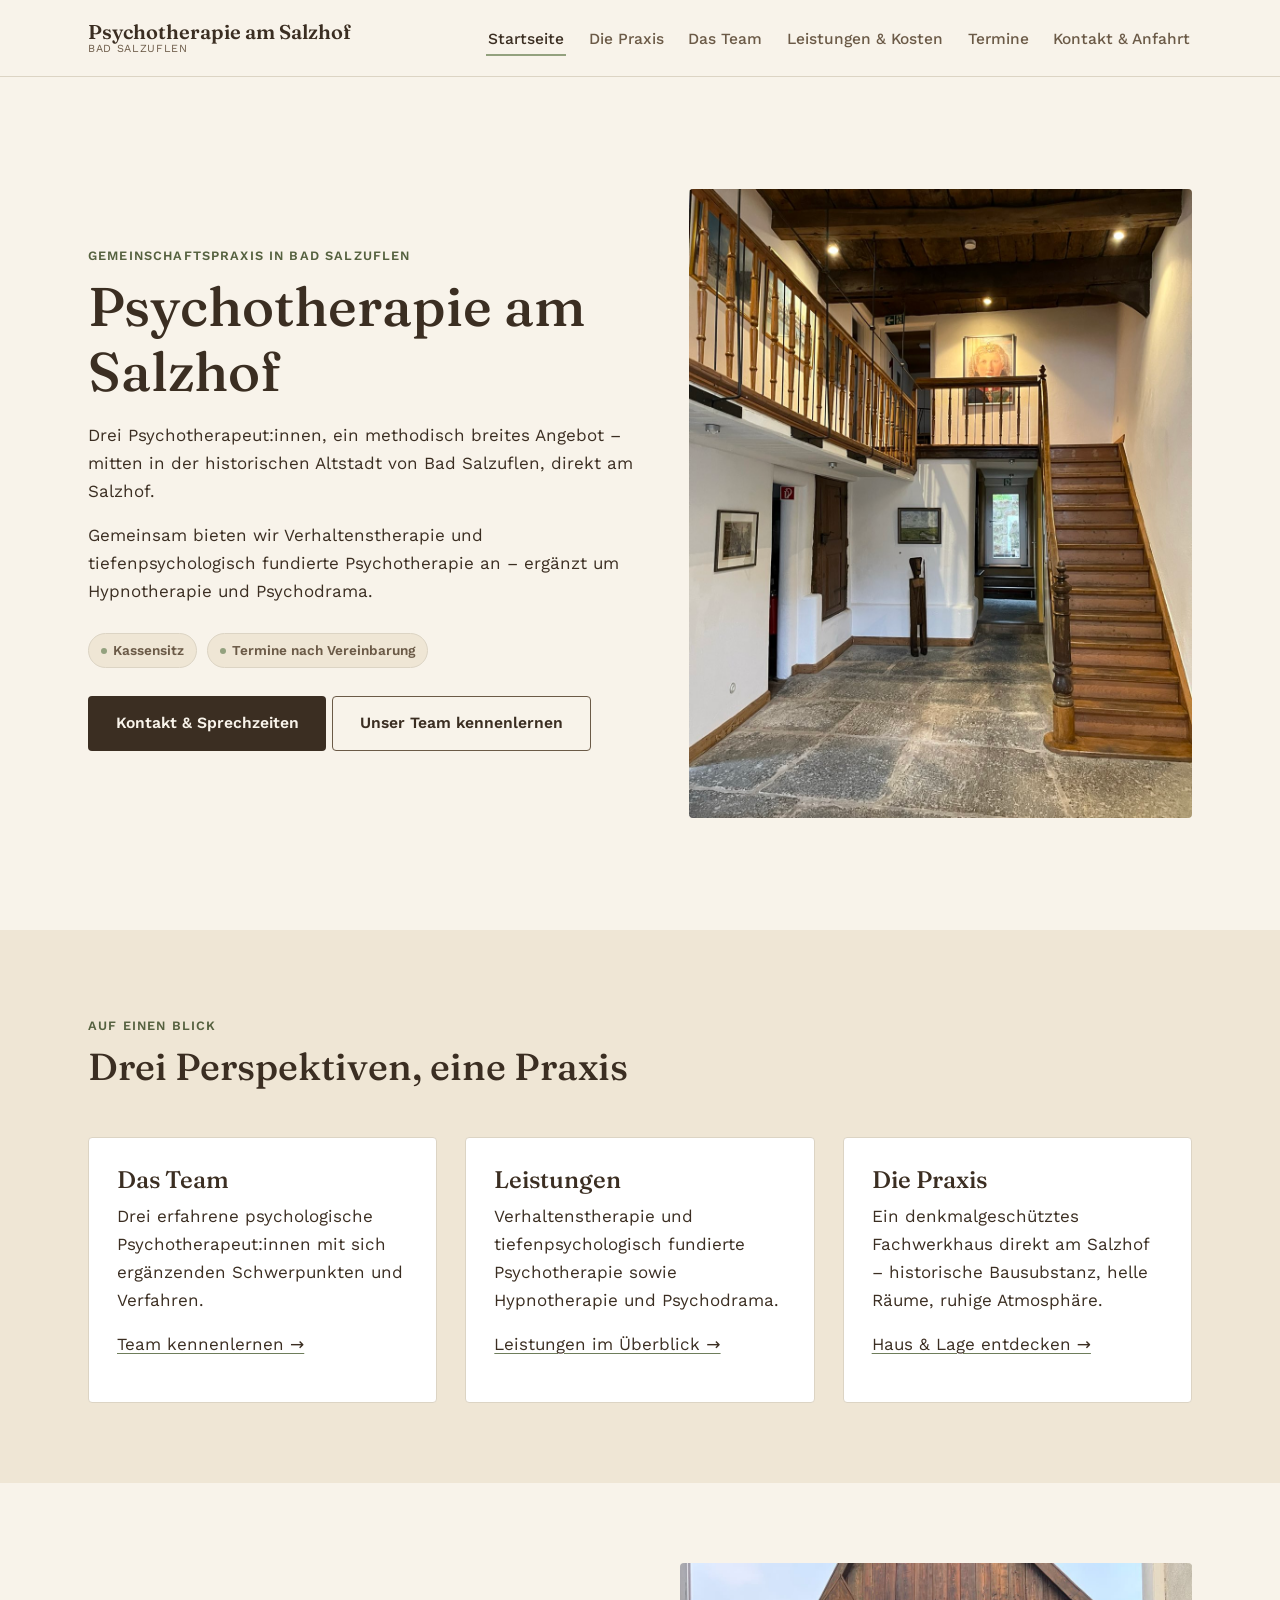
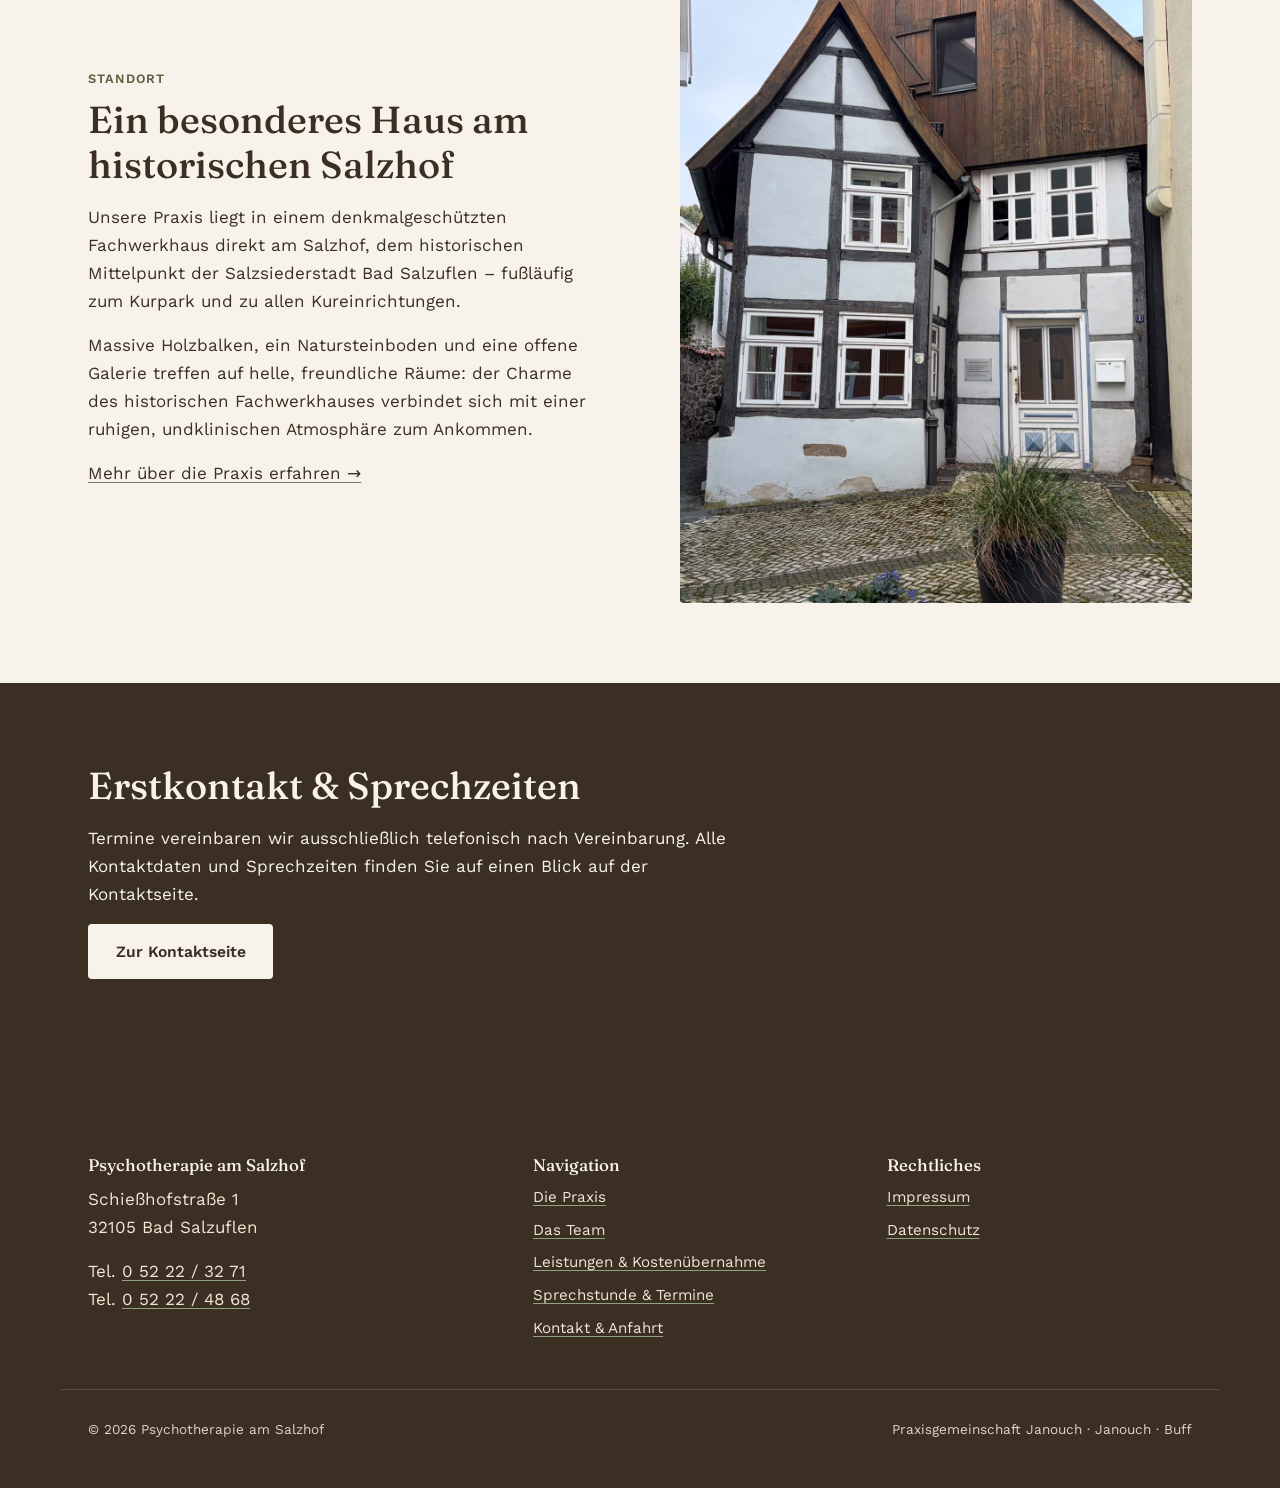
==== index.html @ ca13b40f "Content revisions across services, team, hours and contact pages Simplify Leistungen & Kostenübernah" ====
<!DOCTYPE html>
<html lang="de">
<head>
  <meta charset="UTF-8">
  <meta name="viewport" content="width=device-width, initial-scale=1.0">
  <title>Psychotherapie am Salzhof – Gemeinschaftspraxis in Bad Salzuflen</title>
  <meta name="description" content="Psychotherapie am Salzhof: Gemeinschaftspraxis für Verhaltenstherapie und tiefenpsychologisch fundierte Psychotherapie in der Altstadt von Bad Salzuflen. Kassensitz, Termine nach Vereinbarung.">
  <!-- TODO vor Live-Schaltung: <link rel="canonical"> und og:url mit der endgültigen Domain ergänzen -->
  <meta property="og:type" content="website">
  <meta property="og:title" content="Psychotherapie am Salzhof – Gemeinschaftspraxis in Bad Salzuflen">
  <meta property="og:description" content="Drei Psychotherapeut:innen, ein methodisch breites Angebot – mitten in der historischen Altstadt von Bad Salzuflen, direkt am Salzhof.">
  <meta property="og:image" content="assets/img/og/og-default.jpg">
  <link rel="icon" type="image/svg+xml" href="assets/img/favicon.svg">
  <link rel="stylesheet" href="assets/css/style.css">
</head>
<body>
  <a class="skip-link" href="#main">Zum Inhalt springen</a>

  <header class="site-header">
    <div class="nav-bar">
      <a class="site-logo" href="index.html">
        Psychotherapie am Salzhof
        <span>Bad Salzuflen</span>
      </a>
      <button class="nav-toggle" type="button" aria-expanded="false" aria-controls="main-nav">
        <span class="nav-toggle-icon"></span>
        <span class="visually-hidden">Menü öffnen</span>
      </button>
      <nav class="main-nav" id="main-nav" aria-label="Haupt­navigation">
        <ul>
          <li><a href="index.html" aria-current="page">Startseite</a></li>
          <li><a href="die-praxis.html">Die Praxis</a></li>
          <li><a href="team.html">Das Team</a></li>
          <li><a href="leistungen.html">Leistungen &amp; Kosten</a></li>
          <li><a href="termine.html">Termine</a></li>
          <li><a href="kontakt.html">Kontakt &amp; Anfahrt</a></li>
        </ul>
      </nav>
    </div>
  </header>

  <main id="main">

    <!-- Hero -->
    <section class="container hero">
      <div>
        <p class="eyebrow">Gemeinschaftspraxis in Bad Salzuflen</p>
        <h1>Psychotherapie am Salzhof</h1>
        <p>Drei Psychotherapeut:innen, ein methodisch breites Angebot – mitten in der historischen Altstadt von Bad Salzuflen, direkt am Salzhof.</p>
        <p>Gemeinsam bieten wir Verhaltenstherapie und tiefenpsychologisch fundierte Psychotherapie an – ergänzt um Hypnotherapie und Psychodrama.</p>
        <div class="hero-tags">
          <span class="tag">Kassensitz</span>
          <span class="tag">Termine nach Vereinbarung</span>
        </div>
        <p>
          <a class="btn btn-primary" href="kontakt.html">Kontakt &amp; Sprechzeiten</a>
          <a class="btn btn-ghost" href="team.html">Unser Team kennenlernen</a>
        </p>
      </div>
      <figure class="hero-figure">
        <img src="assets/img/eingangsbereich/eingangsbereich-1.jpg" alt="Zweigeschossiges Foyer der Praxis mit freiliegender Holzbalkendecke, Natursteinboden und offener Holztreppe im denkmalgeschützten Fachwerkhaus.">
      </figure>
    </section>

    <!-- Drei Einstiege: Team / Leistungen / Praxis -->
    <section class="section section--deep">
      <div class="container">
        <div class="section-intro">
          <p class="eyebrow">Auf einen Blick</p>
          <h2>Drei Perspektiven, eine Praxis</h2>
        </div>
        <div class="card-grid">
          <div class="card">
            <h3>Das Team</h3>
            <p>Drei erfahrene psychologische Psychotherapeut:innen mit sich ergänzenden Schwerpunkten und Verfahren.</p>
            <p><a href="team.html">Team kennenlernen →</a></p>
          </div>
          <div class="card">
            <h3>Leistungen</h3>
            <p>Verhaltenstherapie und tiefenpsychologisch fundierte Psychotherapie sowie Hypnotherapie und Psychodrama.</p>
            <p><a href="leistungen.html">Leistungen im Überblick →</a></p>
          </div>
          <div class="card">
            <h3>Die Praxis</h3>
            <p>Ein denkmalgeschütztes Fachwerkhaus direkt am Salzhof – historische Bausubstanz, helle Räume, ruhige Atmosphäre.</p>
            <p><a href="die-praxis.html">Haus &amp; Lage entdecken →</a></p>
          </div>
        </div>
      </div>
    </section>

    <!-- Standort-Teaser -->
    <section class="section">
      <div class="container split">
        <div>
          <p class="eyebrow">Standort</p>
          <h2>Ein besonderes Haus am historischen Salzhof</h2>
          <p>Unsere Praxis liegt in einem denkmalgeschützten Fachwerkhaus direkt am Salzhof, dem historischen Mittelpunkt der Salzsiederstadt Bad Salzuflen – fußläufig zum Kurpark und zu allen Kureinrichtungen.</p>
          <p>Massive Holzbalken, ein Natursteinboden und eine offene Galerie treffen auf helle, freundliche Räume: der Charme des historischen Fachwerkhauses verbindet sich mit einer ruhigen, undklinischen Atmosphäre zum Ankommen.</p>
          <p><a href="die-praxis.html">Mehr über die Praxis erfahren →</a></p>
        </div>
        <figure class="split-figure">
          <img src="assets/img/aussenansicht/aussenansicht-1.jpg" alt="Außenfassade des denkmalgeschützten Fachwerkhauses Schießhofstraße 1 mit spitzem Giebel und blau gerahmter Eingangstür.">
        </figure>
      </div>
    </section>

    <!-- Abschluss-CTA -->
    <section class="section section--walnut">
      <div class="container">
        <div class="section-intro">
          <h2>Erstkontakt &amp; Sprechzeiten</h2>
          <p>Termine vereinbaren wir ausschließlich telefonisch nach Vereinbarung. Alle Kontaktdaten und Sprechzeiten finden Sie auf einen Blick auf der Kontaktseite.</p>
          <p><a class="btn btn-primary" href="kontakt.html">Zur Kontaktseite</a></p>
        </div>
      </div>
    </section>

  </main>

  <footer class="site-footer">
    <div class="container footer-grid">
      <div>
        <h2>Psychotherapie am Salzhof</h2>
        <p>Schießhofstraße 1<br>32105 Bad Salzuflen</p>
        <p>Tel. <a href="tel:+4952223271">0 52 22 / 32 71</a><br>
           Tel. <a href="tel:+4952224868">0 52 22 / 48 68</a></p>
      </div>
      <div>
        <h2>Navigation</h2>
        <ul>
          <li><a href="die-praxis.html">Die Praxis</a></li>
          <li><a href="team.html">Das Team</a></li>
          <li><a href="leistungen.html">Leistungen &amp; Kostenübernahme</a></li>
          <li><a href="termine.html">Sprechstunde &amp; Termine</a></li>
          <li><a href="kontakt.html">Kontakt &amp; Anfahrt</a></li>
        </ul>
      </div>
      <div>
        <h2>Rechtliches</h2>
        <ul>
          <li><a href="impressum.html">Impressum</a></li>
          <li><a href="datenschutz.html">Datenschutz</a></li>
        </ul>
      </div>
    </div>
    <div class="container footer-bottom">
      <span>© <span id="year">2026</span> Psychotherapie am Salzhof</span>
      <span>Praxisgemeinschaft Janouch · Janouch · Buff</span>
    </div>
  </footer>

  <script src="assets/js/main.js"></script>
</body>
</html>
---- assets/css/style.css ----
/* ==========================================================================
   Psychotherapie am Salzhof — Stylesheet
   Ruhiges, warmes Design: Creme, Walnussbraun, Salbeigrün, Alt-Rosa.
   ========================================================================== */

/* Lokal eingebundene Schriften (keine externen Google-Fonts-Requests –
   dadurch werden keine Besucher-IPs an Google übertragen, siehe Hinweis
   in datenschutz.html). Beide sind Variable Fonts, ein Schnitt deckt den
   jeweils genutzten Gewichtsbereich ab. */
@font-face {
  font-family: "Fraunces";
  font-style: normal;
  font-weight: 400 700;
  font-display: swap;
  src: url("../fonts/fraunces-variable.woff2") format("woff2");
}

@font-face {
  font-family: "Work Sans";
  font-style: normal;
  font-weight: 400 700;
  font-display: swap;
  src: url("../fonts/work-sans-variable.woff2") format("woff2");
}

:root {
  /* Farbpalette (siehe Recherche.md, Abschnitt "Gestaltungskonzept") */
  --color-cream: #F8F3EA;        /* Grundton Hintergrund */
  --color-cream-deep: #EFE6D5;   /* zweiter, etwas dunklerer Flächenton */
  --color-walnut: #3B2E22;       /* Überschriften, Fließtext, Footer */
  --color-walnut-soft: #6B5A47;  /* sekundärer Text */
  --color-sage: #93A17E;         /* Hauptakzent (Flächen, Rahmen, Punkte – nicht für Fließtext) */
  --color-sage-deep: #6E7D5B;    /* Hover/aktiv-Zustand für Sage-Flächen/Rahmen */
  --color-sage-text: #55613F;    /* abgedunkelte Sage-Variante mit ausreichendem Kontrast für Text */
  --color-rose: #E3C7C2;         /* zarter zweiter Akzent, sehr zurückhaltend */
  --color-stone: #DCD4C4;        /* neutrale Flächen, Rahmen, Trennlinien */
  --color-white: #FFFFFF;

  /* Typografie */
  --font-heading: "Fraunces", "Iowan Old Style", "Palatino Linotype", serif;
  --font-body: "Work Sans", "Segoe UI", system-ui, -apple-system, sans-serif;

  /* Abstände */
  --space-xs: 0.5rem;
  --space-s: 1rem;
  --space-m: 1.75rem;
  --space-l: 3rem;
  --space-xl: 5rem;
  --space-xxl: 7rem;

  /* Layout */
  --content-max: 1160px;
  --content-narrow: 760px;
  --radius: 4px;
}

/* ---- Reset & Basis ------------------------------------------------------ */

*,
*::before,
*::after {
  box-sizing: border-box;
}

html {
  scroll-behavior: smooth;
}

body {
  margin: 0;
  background: var(--color-cream);
  color: var(--color-walnut);
  font-family: var(--font-body);
  font-size: 1.0625rem;
  line-height: 1.65;
  -webkit-font-smoothing: antialiased;
  text-rendering: optimizeLegibility;
}

img {
  max-width: 100%;
  display: block;
  height: auto;
}

h1, h2, h3, h4 {
  font-family: var(--font-heading);
  font-weight: 500;
  line-height: 1.2;
  color: var(--color-walnut);
  margin: 0 0 var(--space-s);
}

h1 { font-size: clamp(2.1rem, 4.5vw, 3.4rem); font-weight: 500; }
h2 { font-size: clamp(1.6rem, 3vw, 2.35rem); }
h3 { font-size: clamp(1.2rem, 2vw, 1.5rem); }

p { margin: 0 0 var(--space-s); }

a {
  color: var(--color-walnut);
  text-decoration-color: var(--color-sage-deep);
  text-decoration-thickness: 1px;
  text-underline-offset: 3px;
}

a:hover { color: var(--color-sage-text); }

a:focus-visible,
button:focus-visible,
input:focus-visible,
textarea:focus-visible,
[tabindex]:focus-visible {
  outline: 2px solid var(--color-sage-deep);
  outline-offset: 3px;
  border-radius: 2px;
}

ul, ol { padding-left: 1.25em; }

/* Skip-Link für Tastaturnutzung */
.skip-link {
  position: absolute;
  left: -999px;
  top: auto;
  background: var(--color-walnut);
  color: var(--color-cream);
  padding: 0.6em 1.1em;
  z-index: 1000;
  border-radius: 0 0 var(--radius) 0;
}

.skip-link:focus {
  left: 0;
  top: 0;
}

/* ---- Layout-Hilfsklassen ------------------------------------------------ */

.container {
  max-width: var(--content-max);
  margin-inline: auto;
  padding-inline: var(--space-m);
}

.container--narrow {
  max-width: var(--content-narrow);
  margin-inline: auto;
  padding-inline: var(--space-m);
}

.section {
  padding-block: var(--space-xl);
}

.section--deep {
  background: var(--color-cream-deep);
}

.section--walnut {
  background: var(--color-walnut);
  color: var(--color-cream);
}

.section--walnut h1,
.section--walnut h2,
.section--walnut h3 {
  color: var(--color-cream);
}

.section-intro {
  max-width: 640px;
  margin-bottom: var(--space-l);
}

.eyebrow {
  display: inline-block;
  font-family: var(--font-body);
  font-size: 0.8rem;
  letter-spacing: 0.09em;
  text-transform: uppercase;
  color: var(--color-sage-text);
  margin-bottom: var(--space-xs);
  font-weight: 600;
}

hr.divider {
  border: none;
  border-top: 1px solid var(--color-stone);
  margin: var(--space-l) 0;
}

.text-muted { color: var(--color-walnut-soft); }

.visually-hidden {
  position: absolute;
  width: 1px; height: 1px;
  overflow: hidden;
  clip: rect(0 0 0 0);
  white-space: nowrap;
}

/* ---- Buttons / CTA ------------------------------------------------------ */

.btn {
  display: inline-block;
  font-family: var(--font-body);
  font-weight: 600;
  font-size: 0.98rem;
  text-decoration: none;
  padding: 0.85em 1.7em;
  border-radius: var(--radius);
  border: 1px solid transparent;
  transition: background-color 0.15s ease, color 0.15s ease, border-color 0.15s ease;
}

.btn-primary {
  background: var(--color-walnut);
  color: var(--color-cream);
}

.btn-primary:hover {
  background: var(--color-sage-deep);
  color: var(--color-white);
}

.btn-ghost {
  background: transparent;
  color: var(--color-walnut);
  border-color: var(--color-walnut-soft);
}

.btn-ghost:hover {
  border-color: var(--color-sage-deep);
  color: var(--color-sage-text);
}

.section--walnut .btn-primary {
  background: var(--color-cream);
  color: var(--color-walnut);
}

.section--walnut .btn-primary:hover {
  background: var(--color-sage);
  color: var(--color-walnut);
}

.section--walnut .btn-ghost {
  color: var(--color-cream);
  border-color: rgba(248, 243, 234, 0.45);
}

.section--walnut .btn-ghost:hover {
  border-color: var(--color-sage);
  color: var(--color-sage);
}

/* ---- Header / Navigation ------------------------------------------------ */

.site-header {
  position: sticky;
  top: 0;
  z-index: 100;
  background: var(--color-cream);
  border-bottom: 1px solid var(--color-stone);
}

.nav-bar {
  max-width: var(--content-max);
  margin-inline: auto;
  padding-inline: var(--space-m);
  display: flex;
  align-items: center;
  justify-content: space-between;
  min-height: 76px;
}

.site-logo {
  font-family: var(--font-heading);
  font-size: 1.25rem;
  font-weight: 600;
  color: var(--color-walnut);
  text-decoration: none;
  line-height: 1.15;
}

.site-logo span {
  display: block;
  font-family: var(--font-body);
  font-size: 0.68rem;
  font-weight: 400;
  letter-spacing: 0.06em;
  color: var(--color-walnut-soft);
  text-transform: uppercase;
}

.nav-toggle {
  display: none;
  background: none;
  border: 1px solid var(--color-stone);
  border-radius: var(--radius);
  padding: 0.5em 0.7em;
  cursor: pointer;
}

.nav-toggle-icon {
  display: block;
  width: 22px;
  height: 2px;
  background: var(--color-walnut);
  position: relative;
  transition: background 0.15s ease;
}

.nav-toggle-icon::before,
.nav-toggle-icon::after {
  content: "";
  position: absolute;
  left: 0;
  width: 22px;
  height: 2px;
  background: var(--color-walnut);
  transition: transform 0.2s ease;
}

.nav-toggle-icon::before { top: -7px; }
.nav-toggle-icon::after { top: 7px; }

.main-nav {
  display: flex;
}

.main-nav ul {
  display: flex;
  flex-wrap: wrap;
  gap: 0.4rem 1.35rem;
  list-style: none;
  margin: 0;
  padding: 0;
}

.main-nav a {
  font-size: 0.97rem;
  font-weight: 500;
  text-decoration: none;
  color: var(--color-walnut-soft);
  padding: 0.4em 0.1em;
  border-bottom: 2px solid transparent;
}

.main-nav a:hover,
.main-nav a[aria-current="page"] {
  color: var(--color-walnut);
  border-bottom-color: var(--color-sage);
}

@media (max-width: 900px) {
  .nav-toggle { display: inline-flex; }

  .main-nav {
    display: none;
    position: absolute;
    top: 76px;
    left: 0;
    right: 0;
    background: var(--color-cream);
    border-bottom: 1px solid var(--color-stone);
    box-shadow: 0 8px 18px -12px rgba(59, 46, 34, 0.35);
  }

  .main-nav.is-open { display: block; }

  .main-nav ul {
    flex-direction: column;
    gap: 0;
    padding: var(--space-s) var(--space-m) var(--space-m);
  }

  .main-nav a {
    display: block;
    padding: 0.75em 0.2em;
    border-bottom: 1px solid var(--color-stone);
  }

  .main-nav a[aria-current="page"] { border-bottom-color: var(--color-stone); }
}

/* ---- Hero ---------------------------------------------------------------- */

.hero {
  display: grid;
  gap: var(--space-l);
  align-items: center;
  padding-block: var(--space-xl);
}

@media (min-width: 860px) {
  .hero {
    grid-template-columns: 1.1fr 1fr;
    padding-block: var(--space-xxl);
  }
}

.hero-figure {
  margin: 0;
  border-radius: var(--radius);
  overflow: hidden;
}

.hero-figure img {
  width: 100%;
  aspect-ratio: 4 / 5;
  object-fit: cover;
}

.hero-tags {
  display: flex;
  flex-wrap: wrap;
  gap: 0.6em;
  margin: var(--space-m) 0;
}

.tag {
  display: inline-flex;
  align-items: center;
  gap: 0.4em;
  font-size: 0.85rem;
  font-weight: 600;
  padding: 0.4em 0.9em;
  background: var(--color-cream-deep);
  border: 1px solid var(--color-stone);
  border-radius: 999px;
  color: var(--color-walnut-soft);
}

.tag::before {
  content: "";
  width: 6px;
  height: 6px;
  border-radius: 50%;
  background: var(--color-sage);
  flex: none;
}

/* ---- Bild-/Textblöcke, Grids -------------------------------------------- */

.split {
  display: grid;
  gap: var(--space-l);
}

@media (min-width: 860px) {
  .split {
    grid-template-columns: 1fr 1fr;
    align-items: center;
    gap: var(--space-xl);
  }
  .split--reverse .split-figure { order: 2; }
}

.split-figure {
  margin: 0;
  border-radius: var(--radius);
  overflow: hidden;
}

.split-figure img {
  width: 100%;
  aspect-ratio: 4 / 5;
  object-fit: cover;
}

figcaption {
  font-size: 0.85rem;
  color: var(--color-walnut-soft);
  margin-top: 0.6em;
}

.gallery {
  display: grid;
  grid-template-columns: repeat(auto-fit, minmax(230px, 1fr));
  gap: var(--space-m);
}

.gallery figure {
  margin: 0;
  border-radius: var(--radius);
  overflow: hidden;
}

.gallery img {
  width: 100%;
  aspect-ratio: 3 / 4;
  object-fit: cover;
}

.card-grid {
  display: grid;
  grid-template-columns: repeat(auto-fit, minmax(260px, 1fr));
  gap: var(--space-m);
}

.card {
  background: var(--color-white);
  border: 1px solid var(--color-stone);
  border-radius: var(--radius);
  padding: var(--space-m);
}

.card h3 { margin-bottom: 0.3em; }

/* ---- Team ---------------------------------------------------------------- */

.team-card {
  background: var(--color-white);
  border: 1px solid var(--color-stone);
  border-radius: var(--radius);
  overflow: hidden;
}

.team-photo-placeholder {
  aspect-ratio: 4 / 3;
  background: var(--color-cream-deep);
  display: flex;
  align-items: center;
  justify-content: center;
  text-align: center;
  color: var(--color-walnut-soft);
  font-size: 0.85rem;
  border-bottom: 1px solid var(--color-stone);
  padding: var(--space-s);
}

.team-photo-placeholder .placeholder-mark {
  display: block;
  font-family: var(--font-heading);
  font-size: 1.6rem;
  color: var(--color-sage-deep);
  margin-bottom: 0.3em;
}

.team-card-body { padding: var(--space-m); }

.team-name {
  margin-bottom: 0.15em;
}

.team-title {
  color: var(--color-walnut-soft);
  font-size: 0.95rem;
  margin-bottom: var(--space-s);
}

.method-tags {
  display: flex;
  flex-wrap: wrap;
  gap: 0.4em;
  margin-bottom: var(--space-s);
  padding: 0;
  list-style: none;
}

.method-tags li {
  font-size: 0.78rem;
  font-weight: 600;
  color: var(--color-sage-text);
  background: rgba(147, 161, 126, 0.18);
  padding: 0.3em 0.7em;
  border-radius: 999px;
}

/* ---- Tabellen (Sprechzeiten, Kostenübernahme) --------------------------- */

table {
  width: 100%;
  border-collapse: collapse;
  margin: var(--space-s) 0 var(--space-m);
}

caption {
  text-align: left;
  font-weight: 600;
  margin-bottom: 0.5em;
}

th, td {
  text-align: left;
  padding: 0.7em 0.9em;
  border-bottom: 1px solid var(--color-stone);
  vertical-align: top;
}

th {
  font-family: var(--font-body);
  font-weight: 600;
  color: var(--color-walnut-soft);
  font-size: 0.85rem;
  text-transform: uppercase;
  letter-spacing: 0.04em;
}

/* ---- Info-/Hinweis-Boxen ------------------------------------------------- */

.notice {
  border: 1px solid var(--color-stone);
  border-left: 4px solid var(--color-sage);
  background: var(--color-cream-deep);
  padding: var(--space-s) var(--space-m);
  border-radius: var(--radius);
  margin: var(--space-m) 0;
}

.notice--legal {
  border-left-color: var(--color-rose);
  background: rgba(227, 199, 194, 0.18);
}

.notice p:last-child { margin-bottom: 0; }

/* ---- Karte (Klick-zum-Laden) ---------------------------------------------- */

.map-embed {
  border: 1px solid var(--color-stone);
  border-radius: var(--radius);
  overflow: hidden;
  margin-top: var(--space-m);
}

.map-embed iframe {
  display: block;
  width: 100%;
  aspect-ratio: 16 / 10;
  border: 0;
}

.map-placeholder {
  aspect-ratio: 16 / 10;
  background: var(--color-cream);
  display: flex;
  flex-direction: column;
  align-items: center;
  justify-content: center;
  text-align: center;
  gap: var(--space-s);
  padding: var(--space-l);
}

.map-placeholder p {
  max-width: 30em;
  margin: 0;
  color: var(--color-walnut-soft);
  font-size: 0.9rem;
}

/* ---- Kontakt-Kacheln ------------------------------------------------------ */

.contact-list {
  list-style: none;
  padding: 0;
  margin: 0;
  display: grid;
  gap: var(--space-s);
}

.contact-list a { font-weight: 600; }

/* ---- Footer --------------------------------------------------------------- */

.site-footer {
  background: var(--color-walnut);
  color: var(--color-cream-deep);
  padding-block: var(--space-l);
}

.site-footer a {
  color: var(--color-cream-deep);
  text-decoration-color: var(--color-sage);
}

.site-footer a:hover { color: var(--color-white); }

.footer-grid {
  display: grid;
  gap: var(--space-l);
}

@media (min-width: 700px) {
  .footer-grid { grid-template-columns: 1.3fr 1fr 1fr; }
}

.footer-grid h2 {
  color: var(--color-cream);
  font-size: 1.05rem;
  margin-bottom: 0.6em;
}

.footer-grid ul {
  list-style: none;
  padding: 0;
  margin: 0;
  display: grid;
  gap: 0.5em;
  font-size: 0.95rem;
}

.footer-bottom {
  margin-top: var(--space-l);
  padding-top: var(--space-m);
  border-top: 1px solid rgba(248, 243, 234, 0.15);
  font-size: 0.85rem;
  color: var(--color-stone);
  display: flex;
  flex-wrap: wrap;
  gap: 0.6em 1.5em;
  justify-content: space-between;
}
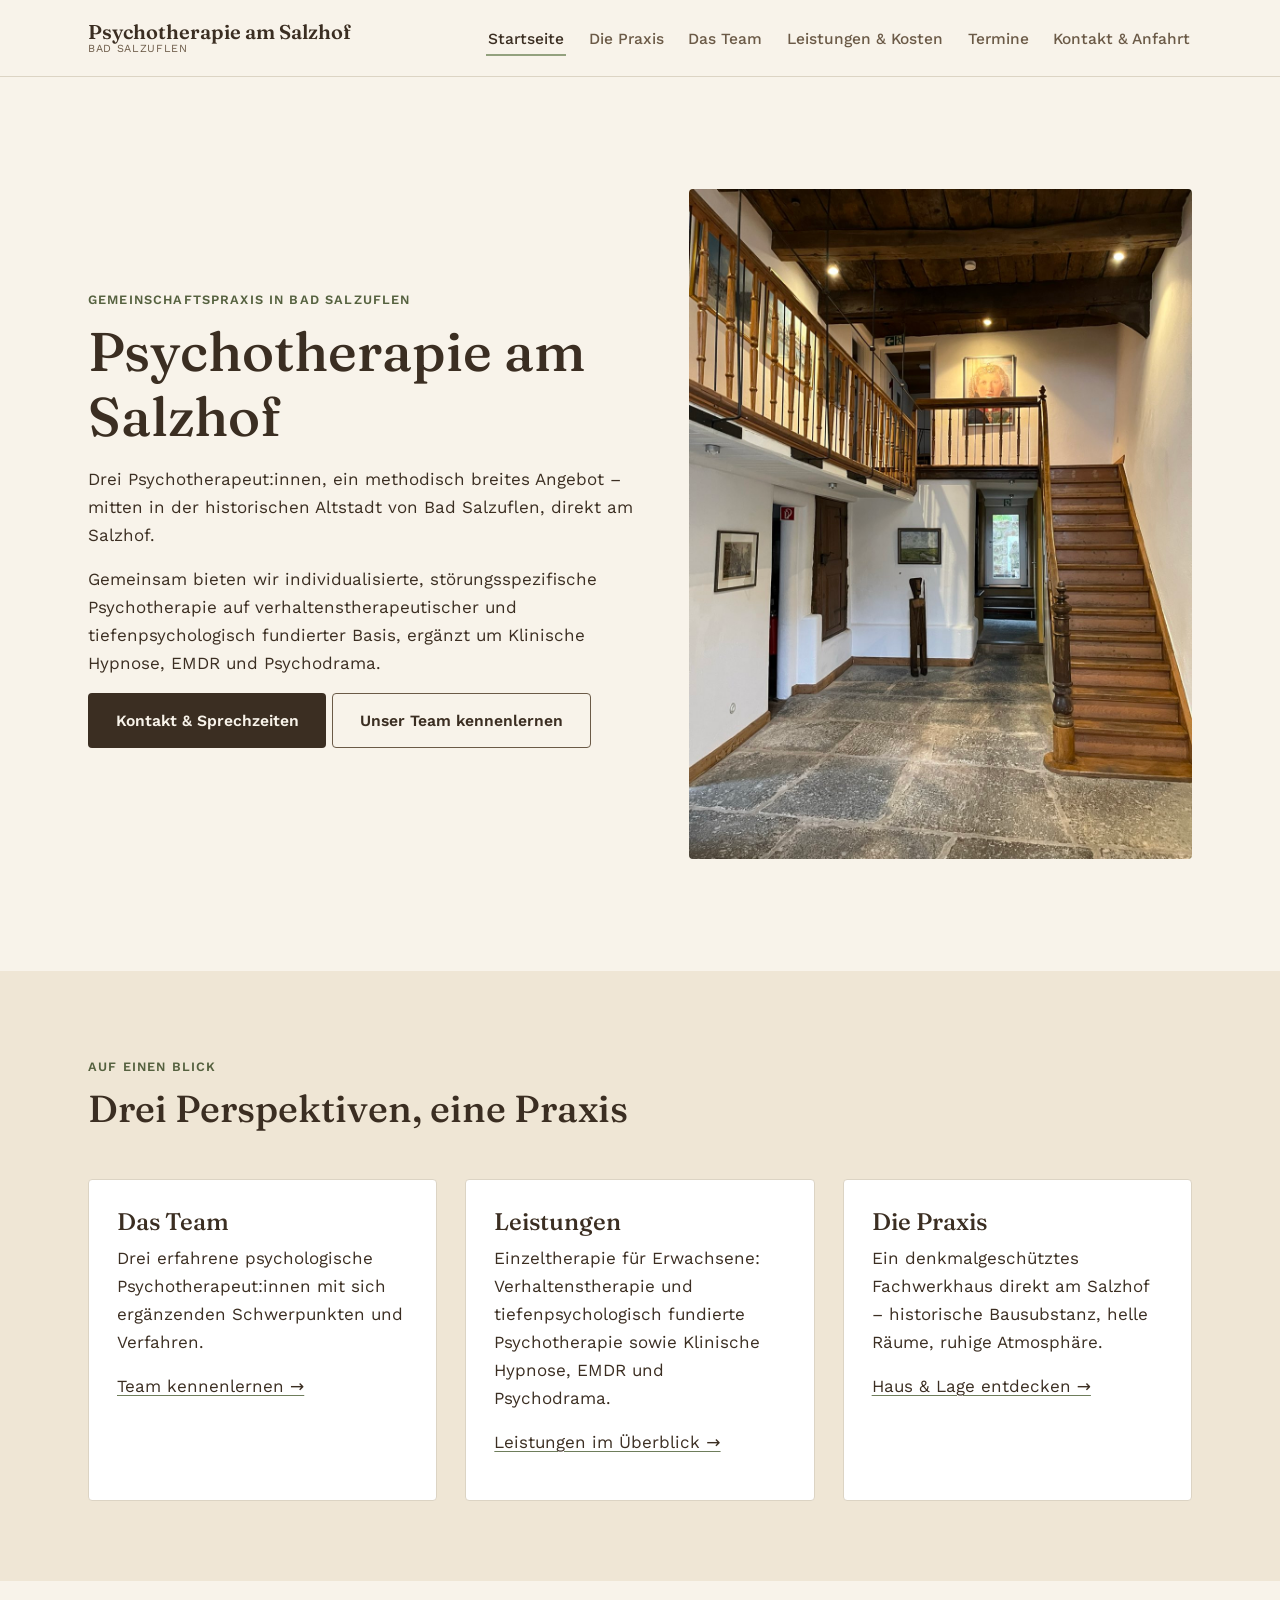
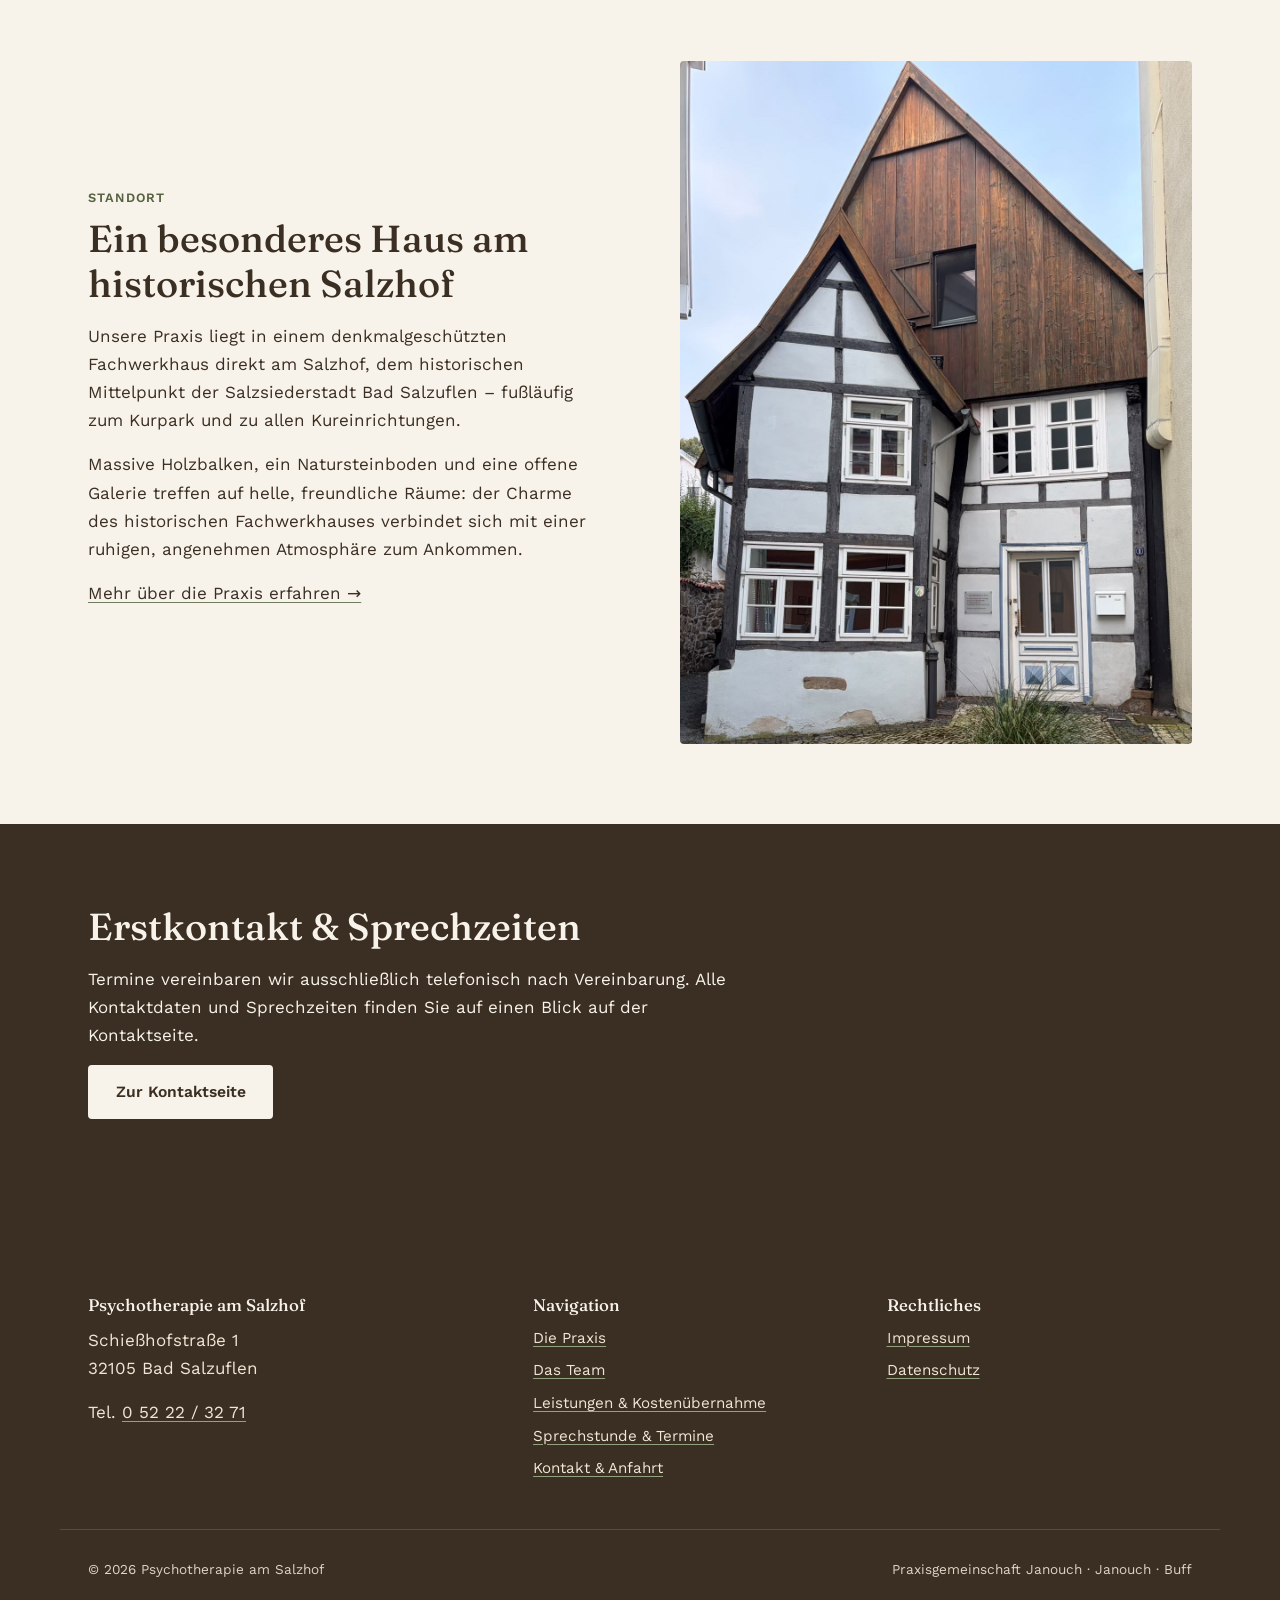
==== commit 47f5fecf: "Update services, team profiles, contact data and Termine layout Add EMDR and couples therapy to the " ====
--- a/index.html
+++ b/index.html
@@ -47,11 +47,7 @@
         <p class="eyebrow">Gemeinschaftspraxis in Bad Salzuflen</p>
         <h1>Psychotherapie am Salzhof</h1>
         <p>Drei Psychotherapeut:innen, ein methodisch breites Angebot – mitten in der historischen Altstadt von Bad Salzuflen, direkt am Salzhof.</p>
-        <p>Gemeinsam bieten wir Verhaltenstherapie und tiefenpsychologisch fundierte Psychotherapie an – ergänzt um Hypnotherapie und Psychodrama.</p>
-        <div class="hero-tags">
-          <span class="tag">Kassensitz</span>
-          <span class="tag">Termine nach Vereinbarung</span>
-        </div>
+        <p>Gemeinsam bieten wir individualisierte, störungsspezifische Psychotherapie auf verhaltenstherapeutischer und tiefenpsychologisch fundierter Basis, ergänzt um Klinische Hypnose, EMDR und Psychodrama.</p>
         <p>
           <a class="btn btn-primary" href="kontakt.html">Kontakt &amp; Sprechzeiten</a>
           <a class="btn btn-ghost" href="team.html">Unser Team kennenlernen</a>
@@ -77,7 +73,7 @@
           </div>
           <div class="card">
             <h3>Leistungen</h3>
-            <p>Verhaltenstherapie und tiefenpsychologisch fundierte Psychotherapie sowie Hypnotherapie und Psychodrama.</p>
+            <p>Einzeltherapie für Erwachsene: Verhaltenstherapie und tiefenpsychologisch fundierte Psychotherapie sowie Klinische Hypnose, EMDR und Psychodrama.</p>
             <p><a href="leistungen.html">Leistungen im Überblick →</a></p>
           </div>
           <div class="card">
@@ -96,7 +92,7 @@
           <p class="eyebrow">Standort</p>
           <h2>Ein besonderes Haus am historischen Salzhof</h2>
           <p>Unsere Praxis liegt in einem denkmalgeschützten Fachwerkhaus direkt am Salzhof, dem historischen Mittelpunkt der Salzsiederstadt Bad Salzuflen – fußläufig zum Kurpark und zu allen Kureinrichtungen.</p>
-          <p>Massive Holzbalken, ein Natursteinboden und eine offene Galerie treffen auf helle, freundliche Räume: der Charme des historischen Fachwerkhauses verbindet sich mit einer ruhigen, undklinischen Atmosphäre zum Ankommen.</p>
+          <p>Massive Holzbalken, ein Natursteinboden und eine offene Galerie treffen auf helle, freundliche Räume: der Charme des historischen Fachwerkhauses verbindet sich mit einer ruhigen, angenehmen Atmosphäre zum Ankommen.</p>
           <p><a href="die-praxis.html">Mehr über die Praxis erfahren →</a></p>
         </div>
         <figure class="split-figure">
@@ -123,8 +119,7 @@
       <div>
         <h2>Psychotherapie am Salzhof</h2>
         <p>Schießhofstraße 1<br>32105 Bad Salzuflen</p>
-        <p>Tel. <a href="tel:+4952223271">0 52 22 / 32 71</a><br>
-           Tel. <a href="tel:+4952224868">0 52 22 / 48 68</a></p>
+        <p>Tel. <a href="tel:+4952223271">0 52 22 / 32 71</a></p>
       </div>
       <div>
         <h2>Navigation</h2>
--- a/assets/css/style.css
+++ b/assets/css/style.css
@@ -409,37 +409,8 @@
 
 .hero-figure img {
   width: 100%;
-  aspect-ratio: 4 / 5;
+  aspect-ratio: 3 / 4;
   object-fit: cover;
-}
-
-.hero-tags {
-  display: flex;
-  flex-wrap: wrap;
-  gap: 0.6em;
-  margin: var(--space-m) 0;
-}
-
-.tag {
-  display: inline-flex;
-  align-items: center;
-  gap: 0.4em;
-  font-size: 0.85rem;
-  font-weight: 600;
-  padding: 0.4em 0.9em;
-  background: var(--color-cream-deep);
-  border: 1px solid var(--color-stone);
-  border-radius: 999px;
-  color: var(--color-walnut-soft);
-}
-
-.tag::before {
-  content: "";
-  width: 6px;
-  height: 6px;
-  border-radius: 50%;
-  background: var(--color-sage);
-  flex: none;
 }
 
 /* ---- Bild-/Textblöcke, Grids -------------------------------------------- */
@@ -466,7 +437,7 @@
 
 .split-figure img {
   width: 100%;
-  aspect-ratio: 4 / 5;
+  aspect-ratio: 3 / 4;
   object-fit: cover;
 }
 
@@ -474,6 +445,10 @@
   font-size: 0.85rem;
   color: var(--color-walnut-soft);
   margin-top: 0.6em;
+}
+
+.split-figure--landscape img {
+  aspect-ratio: 4 / 3;
 }
 
 .gallery {
@@ -617,6 +592,79 @@
 
 .notice p:last-child { margin-bottom: 0; }
 
+/* ---- Ablauf-Schritte & Sprechzeiten (Termine) ------------------------------ */
+
+.steps {
+  list-style: none;
+  padding: 0;
+  margin: 0;
+  display: grid;
+  gap: var(--space-l);
+}
+
+@media (min-width: 760px) {
+  .steps { grid-template-columns: repeat(2, 1fr); gap: var(--space-xl); }
+}
+
+.step {
+  border-top: 1px solid var(--color-walnut-soft);
+  padding-top: var(--space-m);
+}
+
+.step-number {
+  display: block;
+  font-family: var(--font-heading);
+  font-size: 3.5rem;
+  line-height: 1;
+  color: var(--color-sage-text);
+  margin-bottom: var(--space-s);
+}
+
+.times {
+  display: flex;
+  flex-wrap: wrap;
+  gap: var(--space-m) var(--space-xl);
+  margin-bottom: var(--space-m);
+}
+
+.time-slot {
+  border-left: 2px solid var(--color-sage);
+  padding-left: var(--space-m);
+}
+
+.time-label {
+  display: block;
+  font-size: 0.8rem;
+  letter-spacing: 0.09em;
+  text-transform: uppercase;
+  font-weight: 600;
+  color: var(--color-walnut-soft);
+  margin-bottom: 0.3em;
+}
+
+.time {
+  display: block;
+  font-family: var(--font-heading);
+  font-size: clamp(1.9rem, 4.5vw, 2.8rem);
+  line-height: 1.1;
+  color: var(--color-walnut);
+}
+
+.audience {
+  display: grid;
+  gap: var(--space-l);
+  margin-top: var(--space-l);
+}
+
+@media (min-width: 760px) {
+  .audience { grid-template-columns: repeat(2, 1fr); gap: var(--space-xl); }
+}
+
+.audience > div {
+  border-top: 1px solid var(--color-stone);
+  padding-top: var(--space-m);
+}
+
 /* ---- Karte (Klick-zum-Laden) ---------------------------------------------- */
 
 .map-embed {
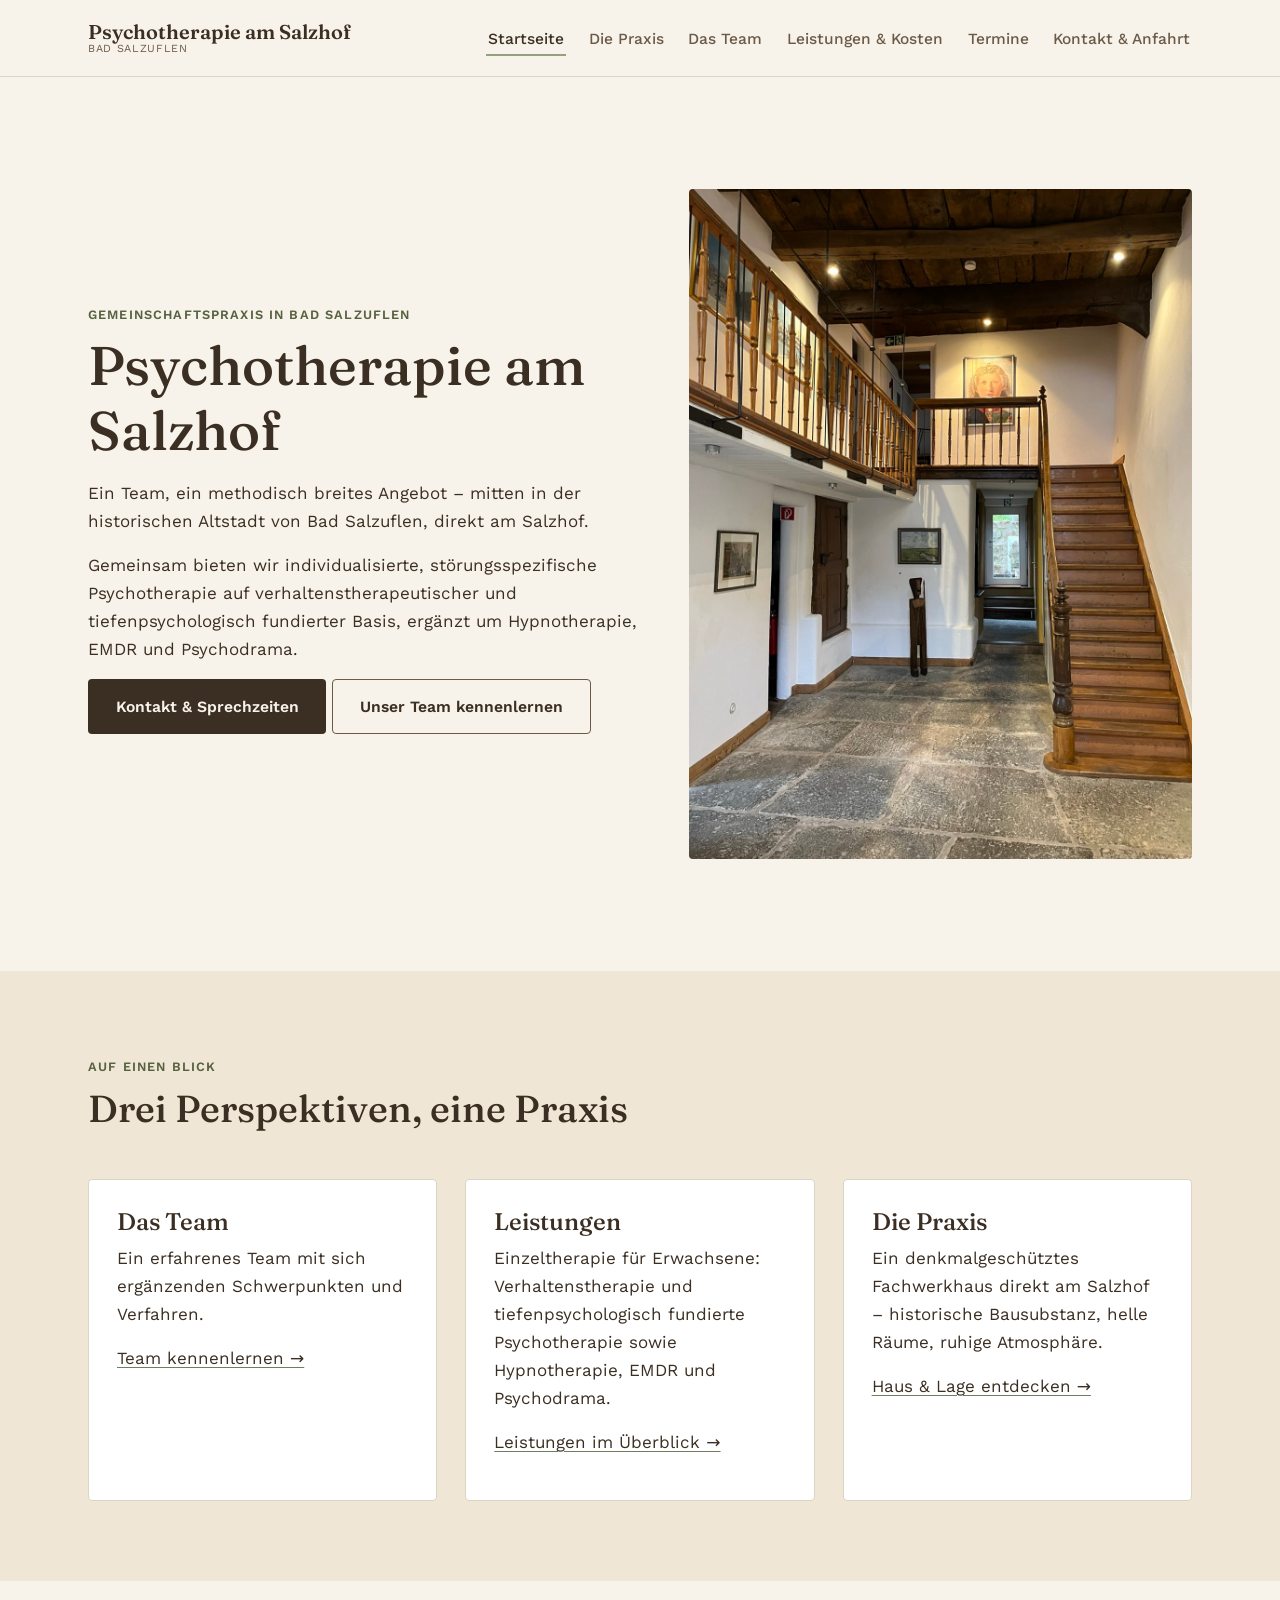
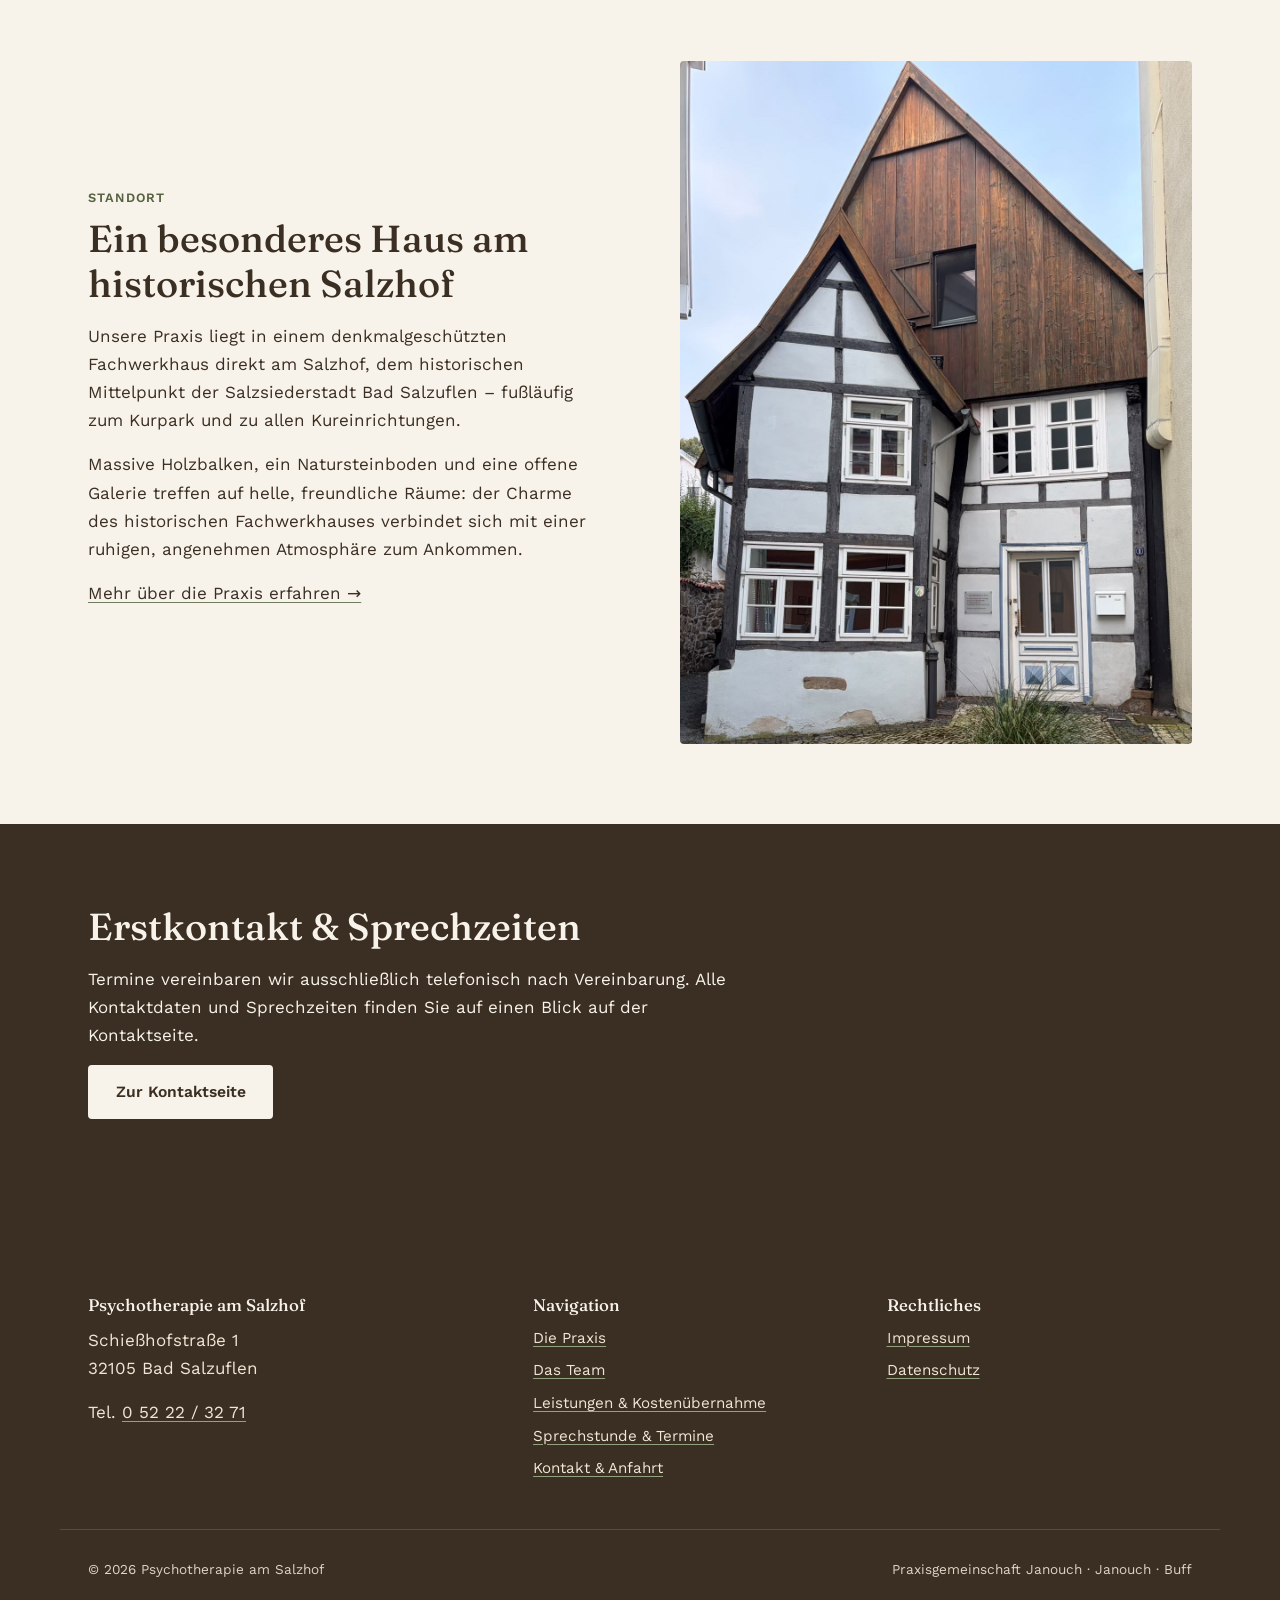
==== commit 22e0886b: "Use Hypnotherapie, replace gendered forms with neutral wording, drop Denkmal caption Co-Authored-By:" ====
--- a/index.html
+++ b/index.html
@@ -8,7 +8,7 @@
   <!-- TODO vor Live-Schaltung: <link rel="canonical"> und og:url mit der endgültigen Domain ergänzen -->
   <meta property="og:type" content="website">
   <meta property="og:title" content="Psychotherapie am Salzhof – Gemeinschaftspraxis in Bad Salzuflen">
-  <meta property="og:description" content="Drei Psychotherapeut:innen, ein methodisch breites Angebot – mitten in der historischen Altstadt von Bad Salzuflen, direkt am Salzhof.">
+  <meta property="og:description" content="Ein Team, ein methodisch breites Angebot – mitten in der historischen Altstadt von Bad Salzuflen, direkt am Salzhof.">
   <meta property="og:image" content="assets/img/og/og-default.jpg">
   <link rel="icon" type="image/svg+xml" href="assets/img/favicon.svg">
   <link rel="stylesheet" href="assets/css/style.css">
@@ -46,8 +46,8 @@
       <div>
         <p class="eyebrow">Gemeinschaftspraxis in Bad Salzuflen</p>
         <h1>Psychotherapie am Salzhof</h1>
-        <p>Drei Psychotherapeut:innen, ein methodisch breites Angebot – mitten in der historischen Altstadt von Bad Salzuflen, direkt am Salzhof.</p>
-        <p>Gemeinsam bieten wir individualisierte, störungsspezifische Psychotherapie auf verhaltenstherapeutischer und tiefenpsychologisch fundierter Basis, ergänzt um Klinische Hypnose, EMDR und Psychodrama.</p>
+        <p>Ein Team, ein methodisch breites Angebot – mitten in der historischen Altstadt von Bad Salzuflen, direkt am Salzhof.</p>
+        <p>Gemeinsam bieten wir individualisierte, störungsspezifische Psychotherapie auf verhaltenstherapeutischer und tiefenpsychologisch fundierter Basis, ergänzt um Hypnotherapie, EMDR und Psychodrama.</p>
         <p>
           <a class="btn btn-primary" href="kontakt.html">Kontakt &amp; Sprechzeiten</a>
           <a class="btn btn-ghost" href="team.html">Unser Team kennenlernen</a>
@@ -68,12 +68,12 @@
         <div class="card-grid">
           <div class="card">
             <h3>Das Team</h3>
-            <p>Drei erfahrene psychologische Psychotherapeut:innen mit sich ergänzenden Schwerpunkten und Verfahren.</p>
+            <p>Ein erfahrenes Team mit sich ergänzenden Schwerpunkten und Verfahren.</p>
             <p><a href="team.html">Team kennenlernen →</a></p>
           </div>
           <div class="card">
             <h3>Leistungen</h3>
-            <p>Einzeltherapie für Erwachsene: Verhaltenstherapie und tiefenpsychologisch fundierte Psychotherapie sowie Klinische Hypnose, EMDR und Psychodrama.</p>
+            <p>Einzeltherapie für Erwachsene: Verhaltenstherapie und tiefenpsychologisch fundierte Psychotherapie sowie Hypnotherapie, EMDR und Psychodrama.</p>
             <p><a href="leistungen.html">Leistungen im Überblick →</a></p>
           </div>
           <div class="card">
--- a/assets/css/style.css
+++ b/assets/css/style.css
@@ -607,8 +607,8 @@
 }
 
 .step {
-  border-top: 1px solid var(--color-walnut-soft);
-  padding-top: var(--space-m);
+  border-left: 2px solid var(--color-sage);
+  padding-left: var(--space-m);
 }
 
 .step-number {
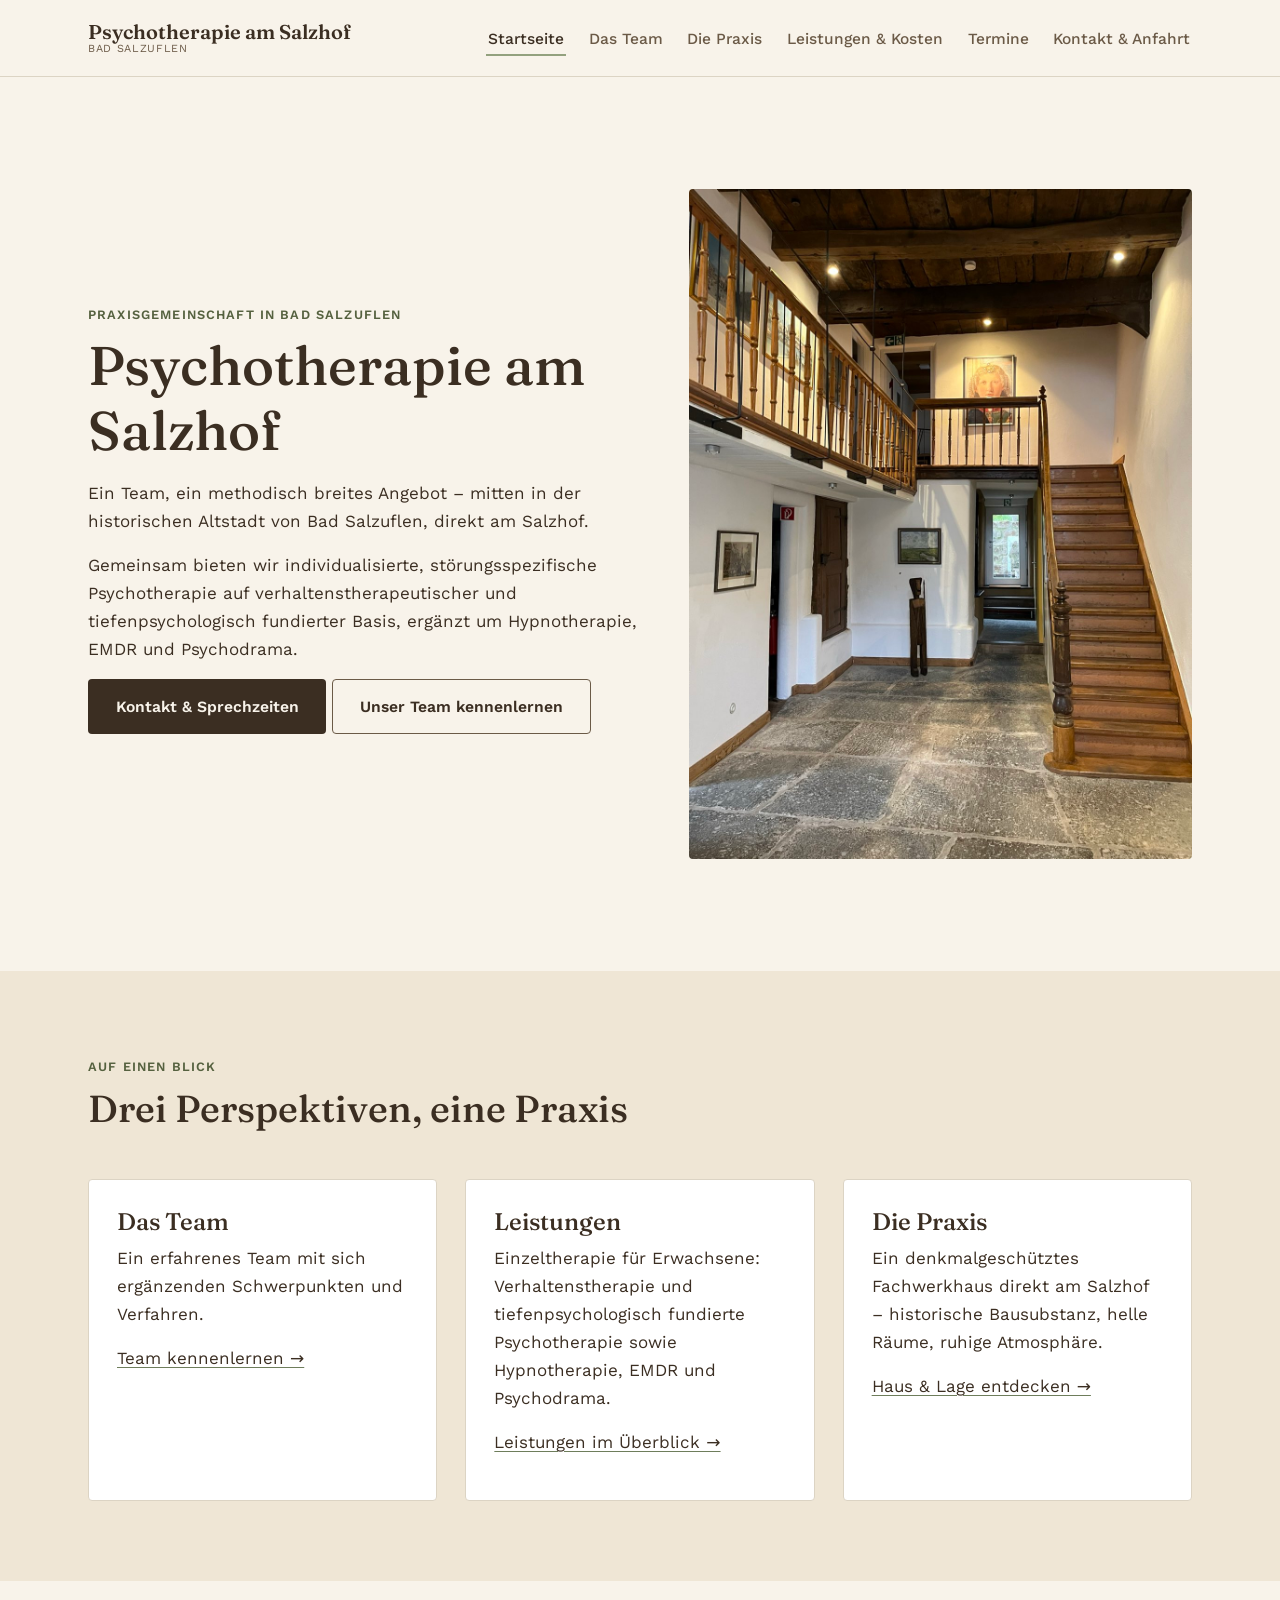
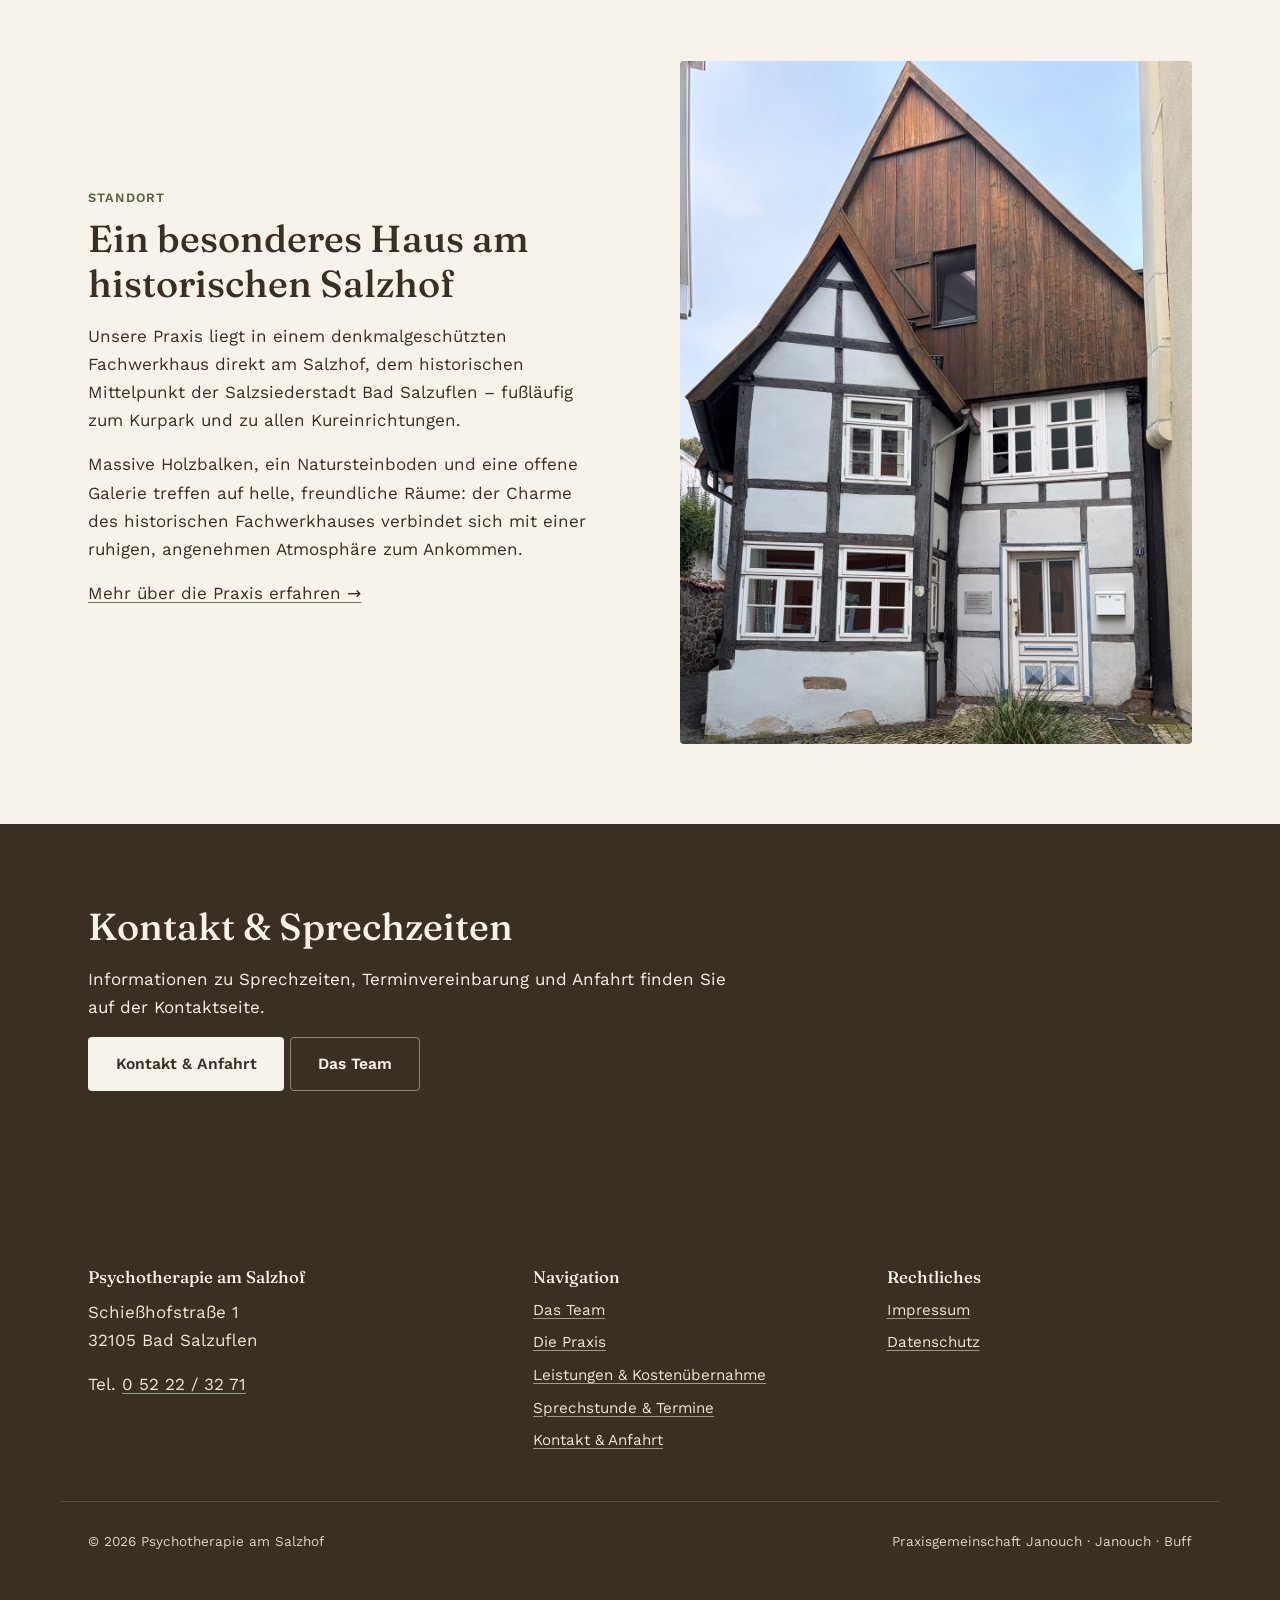
==== commit 5969899c: "Rework nav order, content edits, real contact data, and neutral page CTAs - Nav: Das Team before Die" ====
--- a/index.html
+++ b/index.html
@@ -29,8 +29,8 @@
       <nav class="main-nav" id="main-nav" aria-label="Haupt­navigation">
         <ul>
           <li><a href="index.html" aria-current="page">Startseite</a></li>
+          <li><a href="team.html">Das Team</a></li>
           <li><a href="die-praxis.html">Die Praxis</a></li>
-          <li><a href="team.html">Das Team</a></li>
           <li><a href="leistungen.html">Leistungen &amp; Kosten</a></li>
           <li><a href="termine.html">Termine</a></li>
           <li><a href="kontakt.html">Kontakt &amp; Anfahrt</a></li>
@@ -44,7 +44,7 @@
     <!-- Hero -->
     <section class="container hero">
       <div>
-        <p class="eyebrow">Gemeinschaftspraxis in Bad Salzuflen</p>
+        <p class="eyebrow">Praxisgemeinschaft in Bad Salzuflen</p>
         <h1>Psychotherapie am Salzhof</h1>
         <p>Ein Team, ein methodisch breites Angebot – mitten in der historischen Altstadt von Bad Salzuflen, direkt am Salzhof.</p>
         <p>Gemeinsam bieten wir individualisierte, störungsspezifische Psychotherapie auf verhaltenstherapeutischer und tiefenpsychologisch fundierter Basis, ergänzt um Hypnotherapie, EMDR und Psychodrama.</p>
@@ -105,9 +105,12 @@
     <section class="section section--walnut">
       <div class="container">
         <div class="section-intro">
-          <h2>Erstkontakt &amp; Sprechzeiten</h2>
-          <p>Termine vereinbaren wir ausschließlich telefonisch nach Vereinbarung. Alle Kontaktdaten und Sprechzeiten finden Sie auf einen Blick auf der Kontaktseite.</p>
-          <p><a class="btn btn-primary" href="kontakt.html">Zur Kontaktseite</a></p>
+          <h2>Kontakt &amp; Sprechzeiten</h2>
+          <p>Informationen zu Sprechzeiten, Terminvereinbarung und Anfahrt finden Sie auf der Kontaktseite.</p>
+          <p>
+            <a class="btn btn-primary" href="kontakt.html">Kontakt &amp; Anfahrt</a>
+            <a class="btn btn-ghost" href="team.html">Das Team</a>
+          </p>
         </div>
       </div>
     </section>
@@ -124,8 +127,8 @@
       <div>
         <h2>Navigation</h2>
         <ul>
+          <li><a href="team.html">Das Team</a></li>
           <li><a href="die-praxis.html">Die Praxis</a></li>
-          <li><a href="team.html">Das Team</a></li>
           <li><a href="leistungen.html">Leistungen &amp; Kostenübernahme</a></li>
           <li><a href="termine.html">Sprechstunde &amp; Termine</a></li>
           <li><a href="kontakt.html">Kontakt &amp; Anfahrt</a></li>
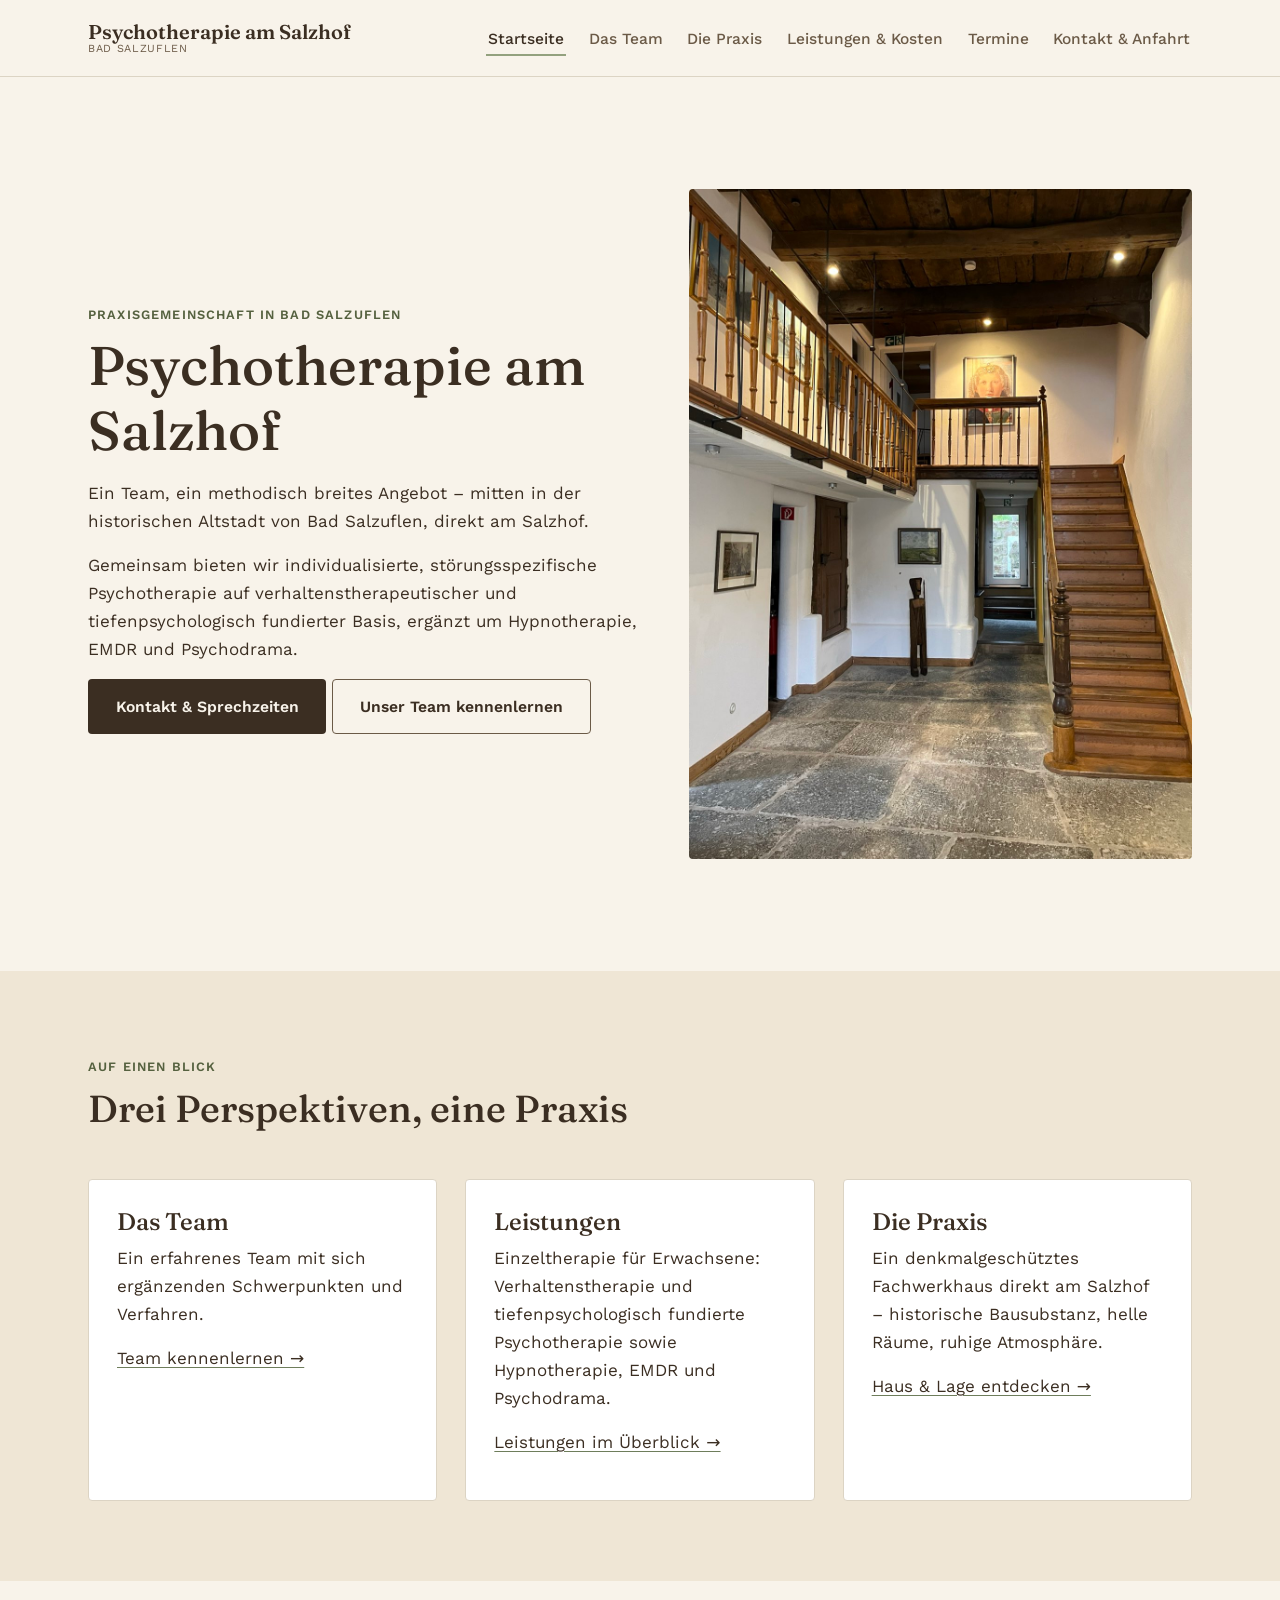
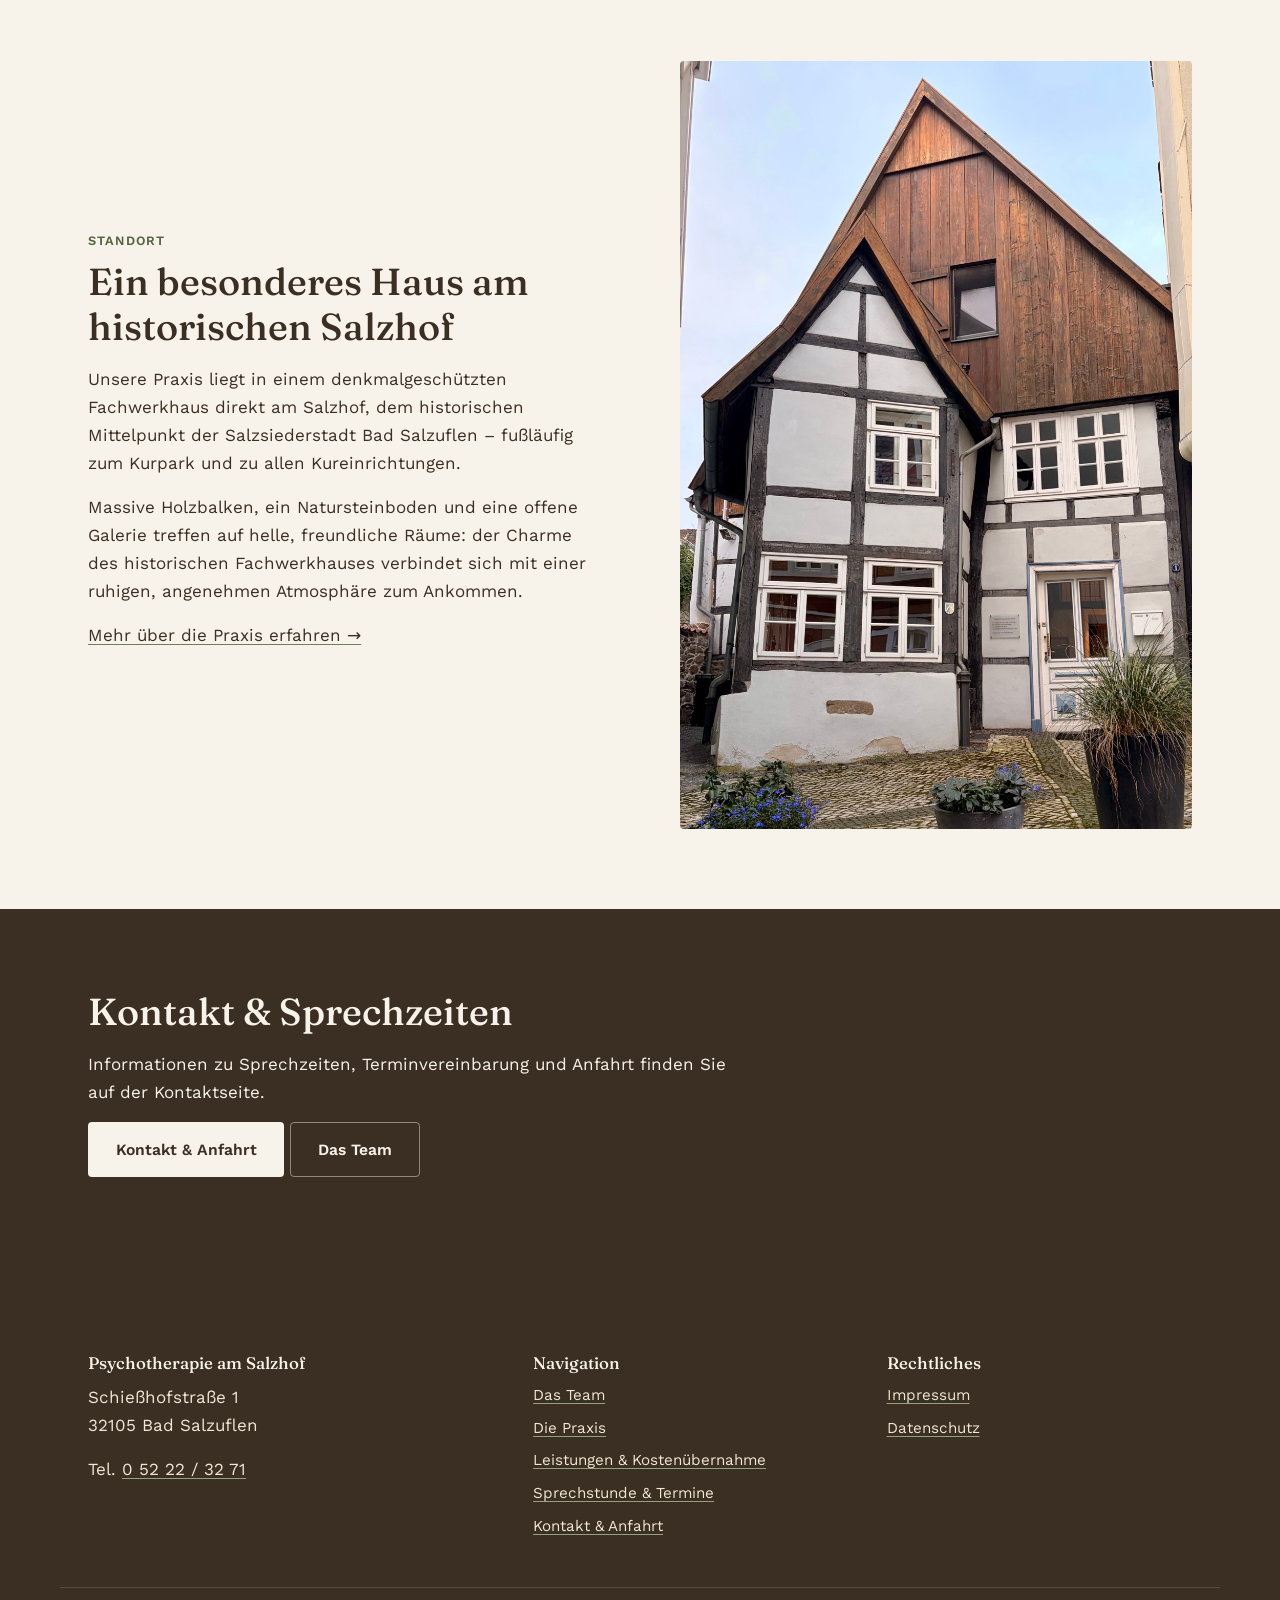
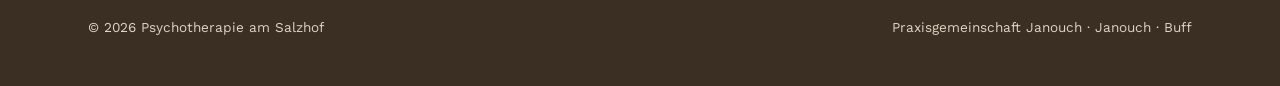
==== commit 70a4f93b: "Add team portraits, varied treatment-room gallery, taller facade photo; archive unused photos - Team" ====
--- a/index.html
+++ b/index.html
@@ -95,8 +95,8 @@
           <p>Massive Holzbalken, ein Natursteinboden und eine offene Galerie treffen auf helle, freundliche Räume: der Charme des historischen Fachwerkhauses verbindet sich mit einer ruhigen, angenehmen Atmosphäre zum Ankommen.</p>
           <p><a href="die-praxis.html">Mehr über die Praxis erfahren →</a></p>
         </div>
-        <figure class="split-figure">
-          <img src="assets/img/aussenansicht/aussenansicht-1.jpg" alt="Außenfassade des denkmalgeschützten Fachwerkhauses Schießhofstraße 1 mit spitzem Giebel und blau gerahmter Eingangstür.">
+        <figure class="split-figure split-figure--tall">
+          <img src="assets/img/aussenansicht/aussenansicht-2.jpg" alt="Außenfassade des denkmalgeschützten Fachwerkhauses Schießhofstraße 1 mit spitzem Giebel, Fachwerk, blau gerahmter Eingangstür und Pflanzkübeln auf dem Kopfsteinpflaster davor.">
         </figure>
       </div>
     </section>
--- a/assets/css/style.css
+++ b/assets/css/style.css
@@ -413,6 +413,8 @@
   object-fit: cover;
 }
 
+.hero-figure--tall img { aspect-ratio: 2 / 3; }
+
 /* ---- Bild-/Textblöcke, Grids -------------------------------------------- */
 
 .split {
@@ -451,10 +453,22 @@
   aspect-ratio: 4 / 3;
 }
 
+.split-figure--tall img {
+  aspect-ratio: 2 / 3;
+}
+
 .gallery {
   display: grid;
   grid-template-columns: repeat(auto-fit, minmax(230px, 1fr));
   gap: var(--space-m);
+}
+
+.gallery--four {
+  grid-template-columns: repeat(2, 1fr);
+}
+
+@media (min-width: 900px) {
+  .gallery--four { grid-template-columns: repeat(4, 1fr); }
 }
 
 .gallery figure {
@@ -493,8 +507,16 @@
   overflow: hidden;
 }
 
+.team-photo {
+  display: block;
+  width: 100%;
+  aspect-ratio: 4 / 5;
+  object-fit: cover;
+  border-bottom: 1px solid var(--color-stone);
+}
+
 .team-photo-placeholder {
-  aspect-ratio: 4 / 3;
+  aspect-ratio: 4 / 5;
   background: var(--color-cream-deep);
   display: flex;
   align-items: center;
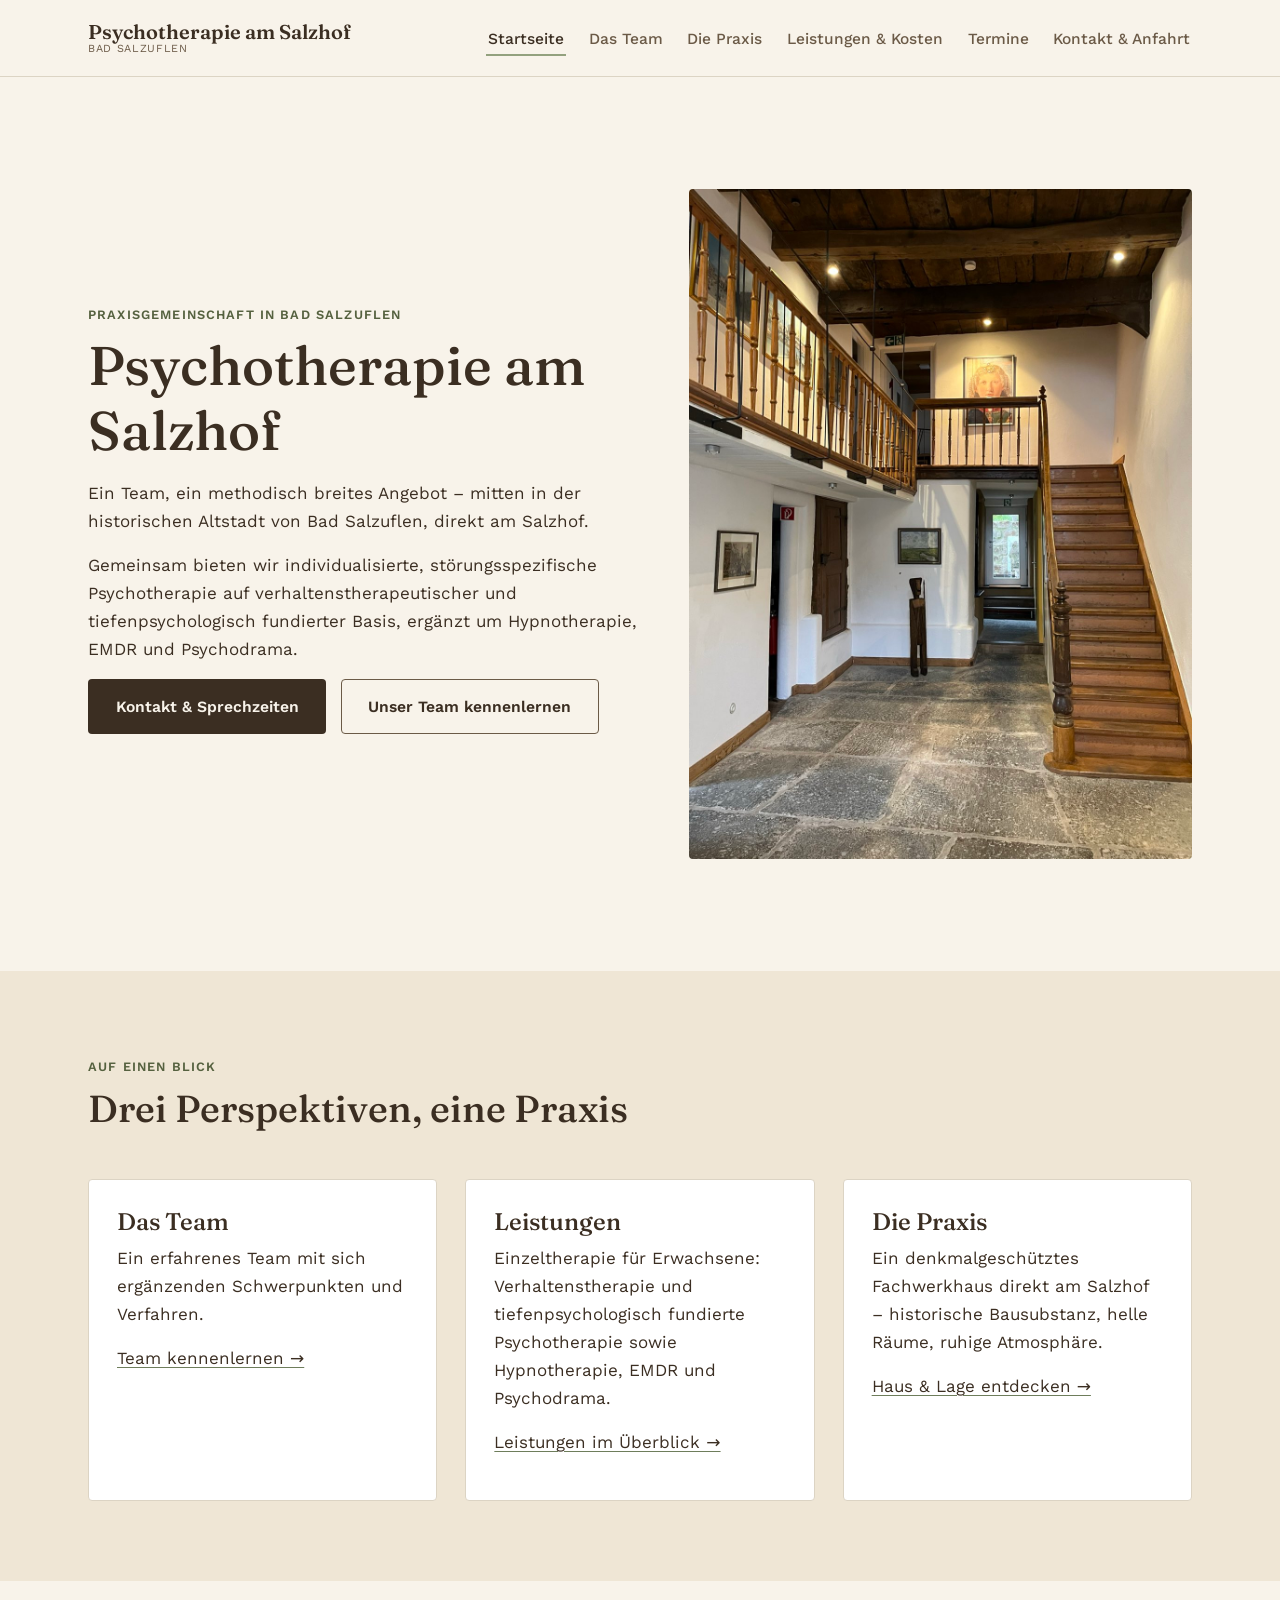
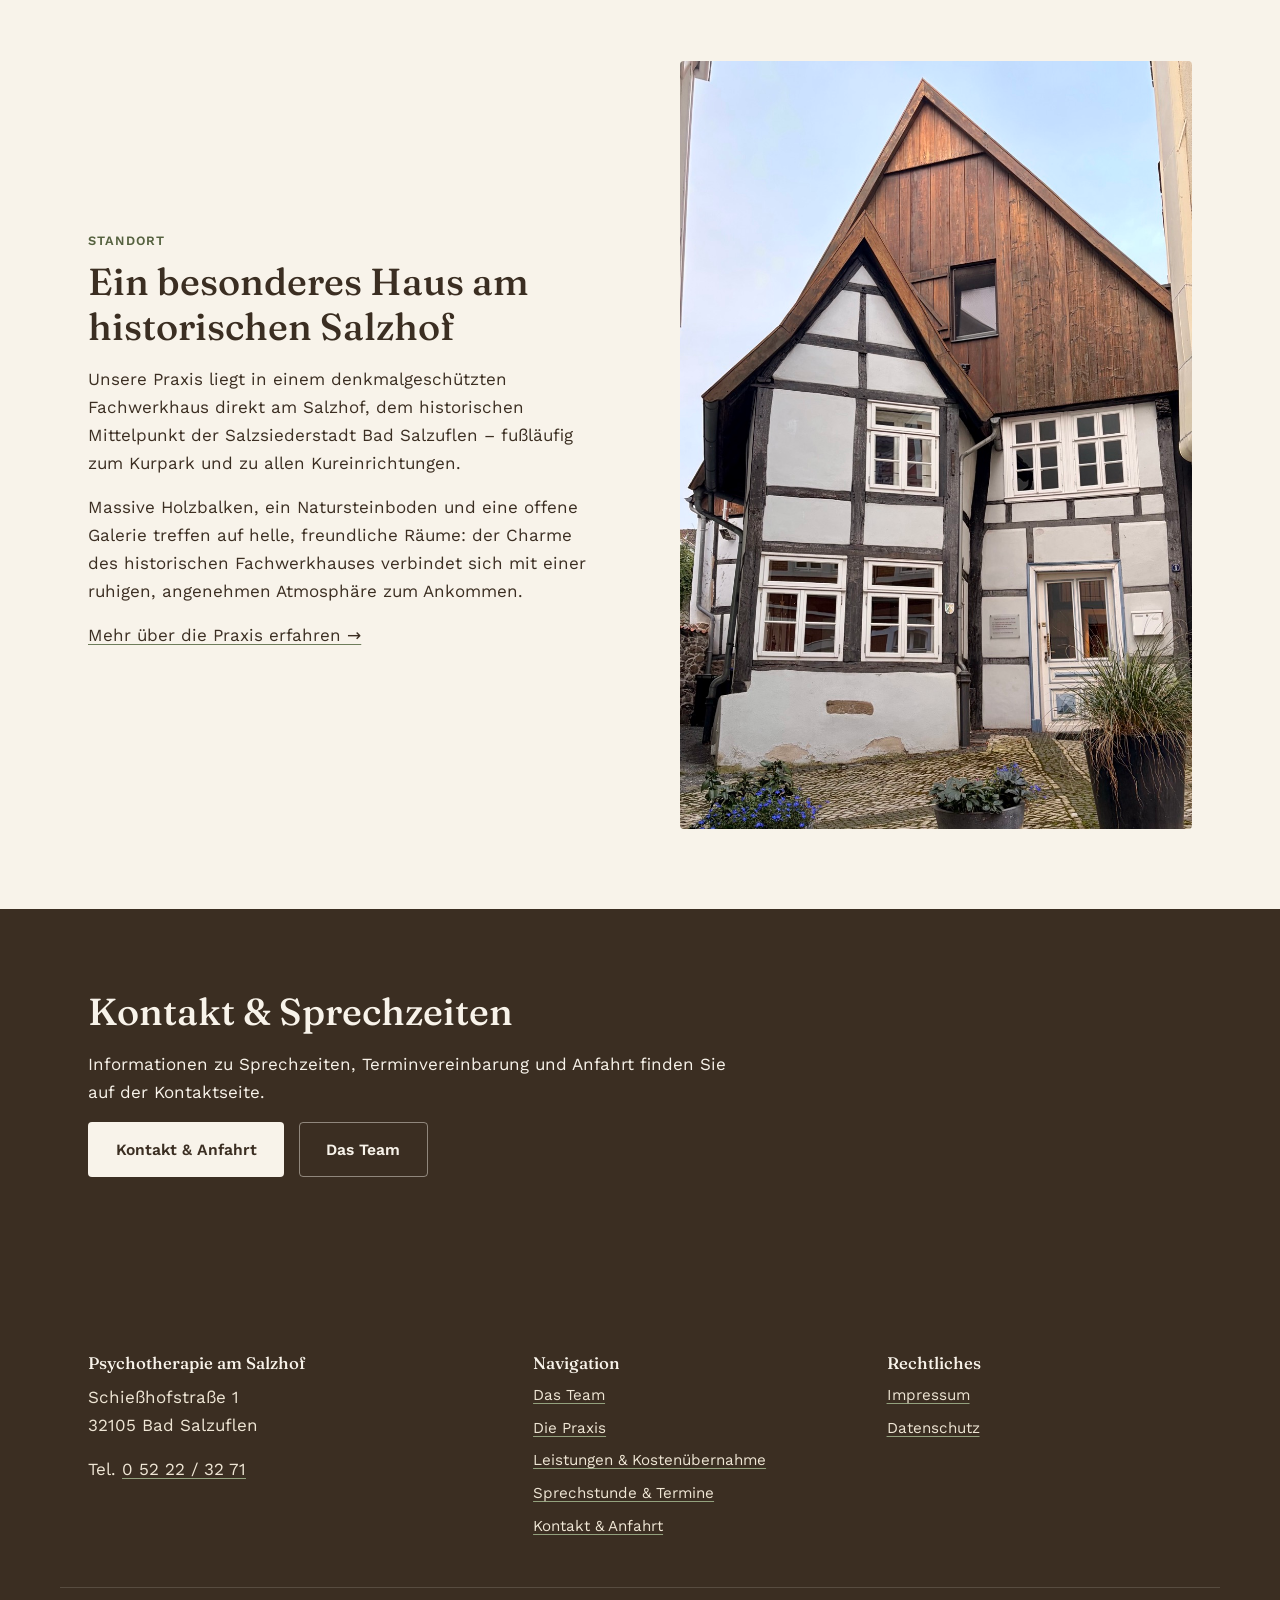
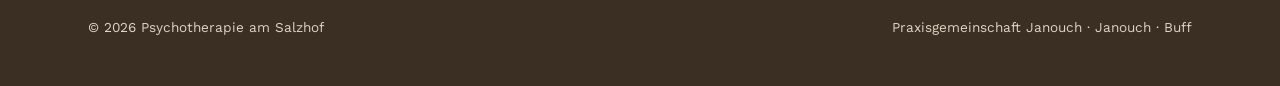
==== commit 52da1ee9: "Add consistent spacing between paired buttons Co-Authored-By: Claude Sonnet 5.5 <noreply@anthropic.c" ====
--- a/index.html
+++ b/index.html
@@ -48,7 +48,7 @@
         <h1>Psychotherapie am Salzhof</h1>
         <p>Ein Team, ein methodisch breites Angebot – mitten in der historischen Altstadt von Bad Salzuflen, direkt am Salzhof.</p>
         <p>Gemeinsam bieten wir individualisierte, störungsspezifische Psychotherapie auf verhaltenstherapeutischer und tiefenpsychologisch fundierter Basis, ergänzt um Hypnotherapie, EMDR und Psychodrama.</p>
-        <p>
+        <p class="btn-row">
           <a class="btn btn-primary" href="kontakt.html">Kontakt &amp; Sprechzeiten</a>
           <a class="btn btn-ghost" href="team.html">Unser Team kennenlernen</a>
         </p>
@@ -107,7 +107,7 @@
         <div class="section-intro">
           <h2>Kontakt &amp; Sprechzeiten</h2>
           <p>Informationen zu Sprechzeiten, Terminvereinbarung und Anfahrt finden Sie auf der Kontaktseite.</p>
-          <p>
+          <p class="btn-row">
             <a class="btn btn-primary" href="kontakt.html">Kontakt &amp; Anfahrt</a>
             <a class="btn btn-ghost" href="team.html">Das Team</a>
           </p>
@@ -121,7 +121,7 @@
     <div class="container footer-grid">
       <div>
         <h2>Psychotherapie am Salzhof</h2>
-        <p>Schießhofstraße 1<br>32105 Bad Salzuflen</p>
+        <p>Schießhofstraße&nbsp;1<br>32105 Bad Salzuflen</p>
         <p>Tel. <a href="tel:+4952223271">0 52 22 / 32 71</a></p>
       </div>
       <div>
--- a/assets/css/style.css
+++ b/assets/css/style.css
@@ -144,9 +144,14 @@
 }
 
 .container--narrow {
-  max-width: var(--content-narrow);
+  max-width: var(--content-max);
   margin-inline: auto;
   padding-inline: var(--space-m);
+}
+
+/* Schmale Textspalte, bündig mit dem breiten Container (nicht zentriert) */
+.container--narrow > * {
+  max-width: calc(var(--content-narrow) - 2 * var(--space-m));
 }
 
 .section {
@@ -214,6 +219,12 @@
   transition: background-color 0.15s ease, color 0.15s ease, border-color 0.15s ease;
 }
 
+.btn-row {
+  display: flex;
+  flex-wrap: wrap;
+  gap: var(--space-s) 0.9rem;
+}
+
 .btn-primary {
   background: var(--color-walnut);
   color: var(--color-cream);
@@ -282,6 +293,7 @@
   color: var(--color-walnut);
   text-decoration: none;
   line-height: 1.15;
+  white-space: nowrap;
 }
 
 .site-logo span {
@@ -332,7 +344,7 @@
 
 .main-nav ul {
   display: flex;
-  flex-wrap: wrap;
+  flex-wrap: nowrap;
   gap: 0.4rem 1.35rem;
   list-style: none;
   margin: 0;
@@ -346,6 +358,7 @@
   color: var(--color-walnut-soft);
   padding: 0.4em 0.1em;
   border-bottom: 2px solid transparent;
+  white-space: nowrap;
 }
 
 .main-nav a:hover,
@@ -354,7 +367,7 @@
   border-bottom-color: var(--color-sage);
 }
 
-@media (max-width: 900px) {
+@media (max-width: 1040px) {
   .nav-toggle { display: inline-flex; }
 
   .main-nav {
@@ -463,14 +476,6 @@
   gap: var(--space-m);
 }
 
-.gallery--four {
-  grid-template-columns: repeat(2, 1fr);
-}
-
-@media (min-width: 900px) {
-  .gallery--four { grid-template-columns: repeat(4, 1fr); }
-}
-
 .gallery figure {
   margin: 0;
   border-radius: var(--radius);
@@ -482,6 +487,8 @@
   aspect-ratio: 3 / 4;
   object-fit: cover;
 }
+
+.gallery--landscape img { aspect-ratio: 4 / 3; }
 
 .card-grid {
   display: grid;
@@ -642,18 +649,6 @@
   margin-bottom: var(--space-s);
 }
 
-.times {
-  display: flex;
-  flex-wrap: wrap;
-  gap: var(--space-m) var(--space-xl);
-  margin-bottom: var(--space-m);
-}
-
-.time-slot {
-  border-left: 2px solid var(--color-sage);
-  padding-left: var(--space-m);
-}
-
 .time-label {
   display: block;
   font-size: 0.8rem;
@@ -672,20 +667,9 @@
   color: var(--color-walnut);
 }
 
-.audience {
-  display: grid;
-  gap: var(--space-l);
-  margin-top: var(--space-l);
-}
-
-@media (min-width: 760px) {
-  .audience { grid-template-columns: repeat(2, 1fr); gap: var(--space-xl); }
-}
-
-.audience > div {
-  border-top: 1px solid var(--color-stone);
-  padding-top: var(--space-m);
-}
+.step .time-label { margin-bottom: 0.7em; }
+.step .time + p { margin-top: var(--space-s); }
+.step h3 + p + h3 { margin-top: var(--space-m); }
 
 /* ---- Karte (Klick-zum-Laden) ---------------------------------------------- */
 
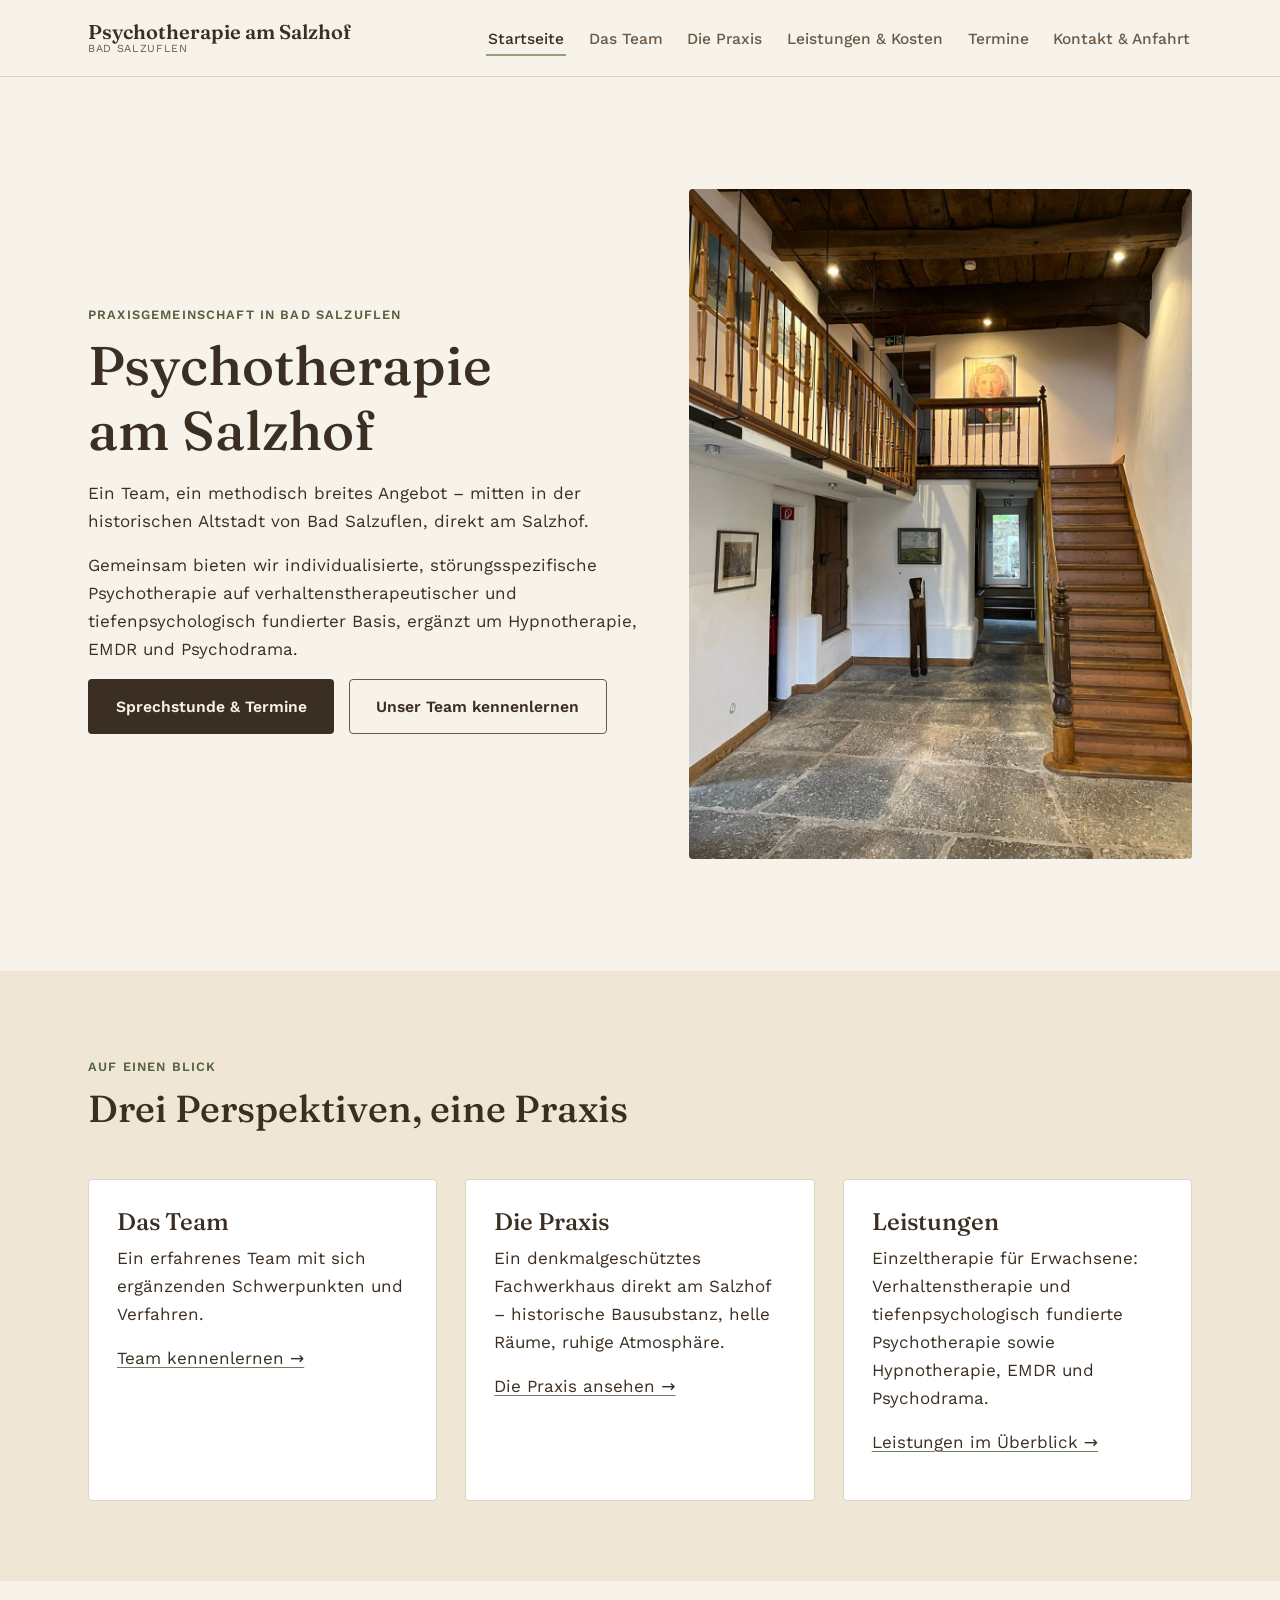
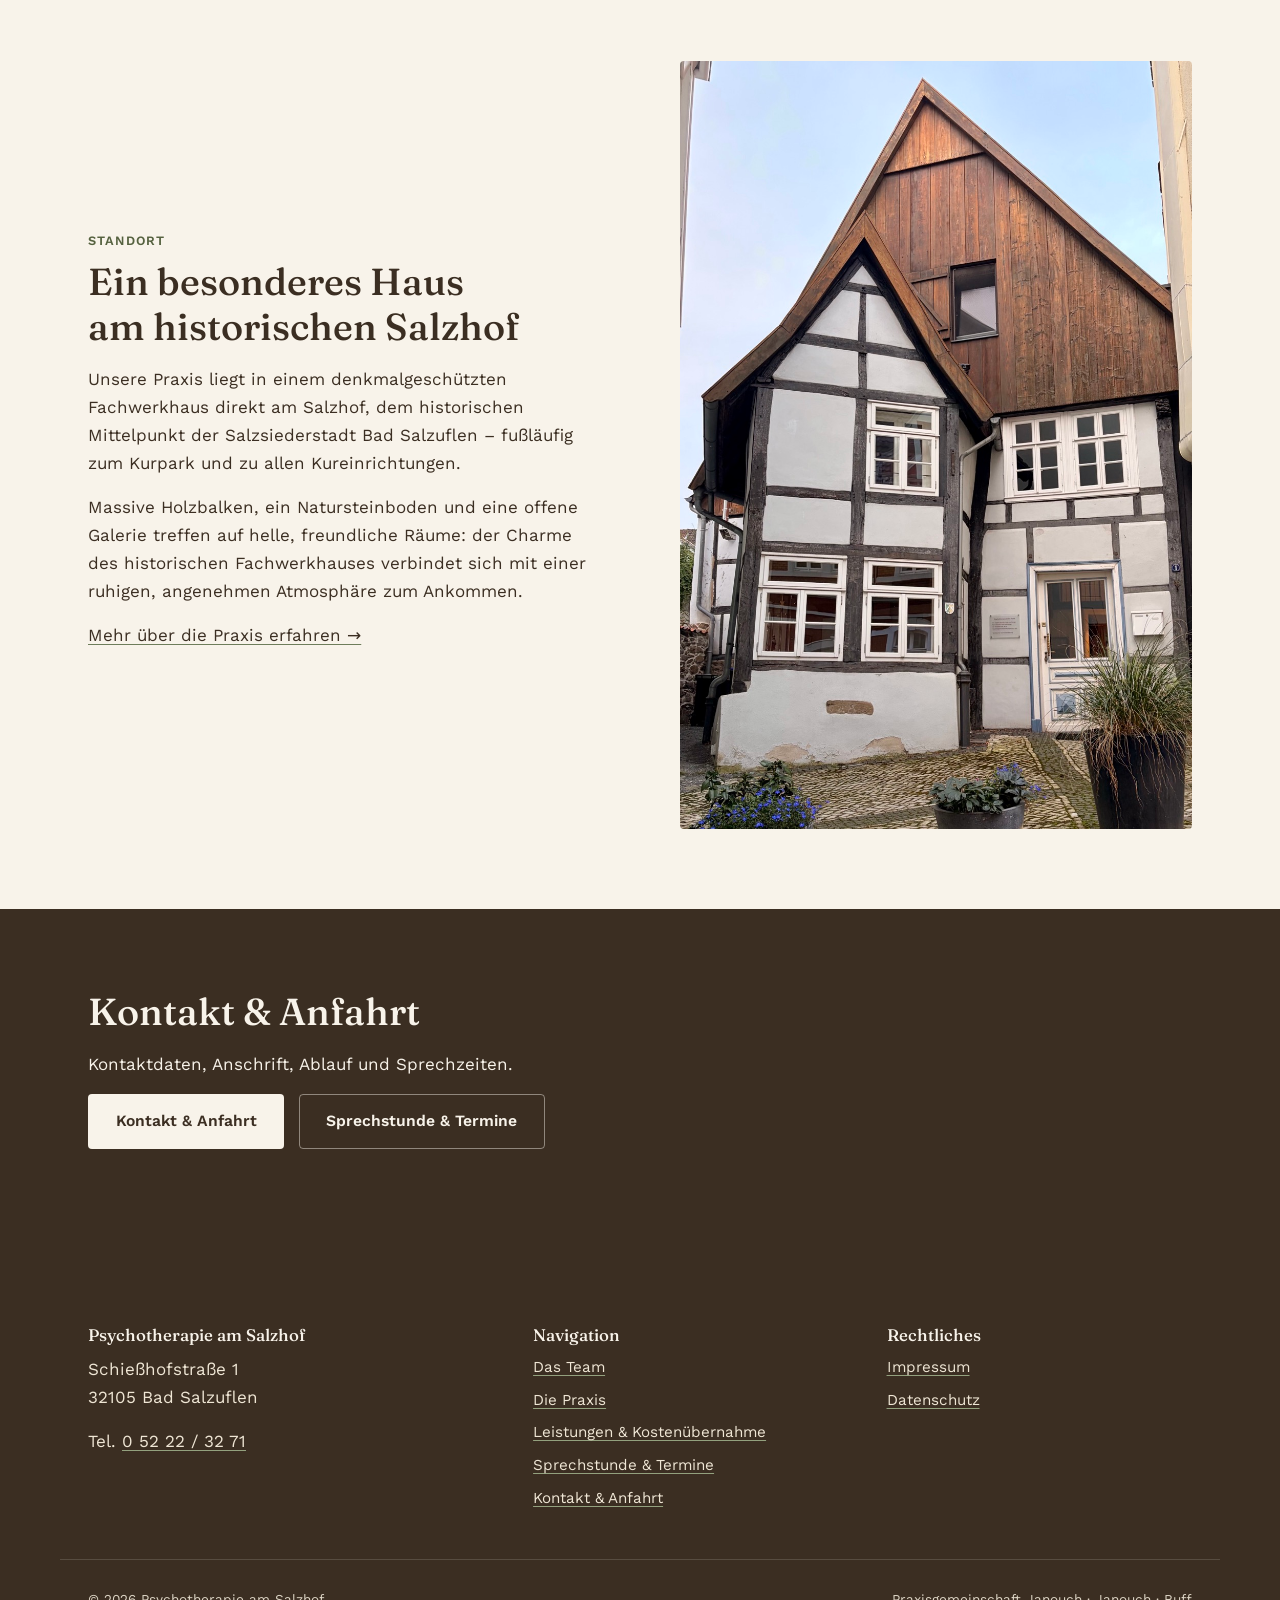
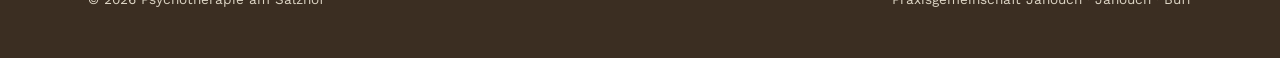
==== commit 2f258b16: "Praxisgemeinschaft wording, consistent headings and CTA chain; keep originals local - Use 'Praxisgem" ====
--- a/index.html
+++ b/index.html
@@ -3,11 +3,11 @@
 <head>
   <meta charset="UTF-8">
   <meta name="viewport" content="width=device-width, initial-scale=1.0">
-  <title>Psychotherapie am Salzhof – Gemeinschaftspraxis in Bad Salzuflen</title>
-  <meta name="description" content="Psychotherapie am Salzhof: Gemeinschaftspraxis für Verhaltenstherapie und tiefenpsychologisch fundierte Psychotherapie in der Altstadt von Bad Salzuflen. Kassensitz, Termine nach Vereinbarung.">
+  <title>Psychotherapie am Salzhof – Praxisgemeinschaft in Bad Salzuflen</title>
+  <meta name="description" content="Psychotherapie am Salzhof: Praxisgemeinschaft für Verhaltenstherapie und tiefenpsychologisch fundierte Psychotherapie in der Altstadt von Bad Salzuflen. Kassensitz, Termine nach Vereinbarung.">
   <!-- TODO vor Live-Schaltung: <link rel="canonical"> und og:url mit der endgültigen Domain ergänzen -->
   <meta property="og:type" content="website">
-  <meta property="og:title" content="Psychotherapie am Salzhof – Gemeinschaftspraxis in Bad Salzuflen">
+  <meta property="og:title" content="Psychotherapie am Salzhof – Praxisgemeinschaft in Bad Salzuflen">
   <meta property="og:description" content="Ein Team, ein methodisch breites Angebot – mitten in der historischen Altstadt von Bad Salzuflen, direkt am Salzhof.">
   <meta property="og:image" content="assets/img/og/og-default.jpg">
   <link rel="icon" type="image/svg+xml" href="assets/img/favicon.svg">
@@ -49,7 +49,7 @@
         <p>Ein Team, ein methodisch breites Angebot – mitten in der historischen Altstadt von Bad Salzuflen, direkt am Salzhof.</p>
         <p>Gemeinsam bieten wir individualisierte, störungsspezifische Psychotherapie auf verhaltenstherapeutischer und tiefenpsychologisch fundierter Basis, ergänzt um Hypnotherapie, EMDR und Psychodrama.</p>
         <p class="btn-row">
-          <a class="btn btn-primary" href="kontakt.html">Kontakt &amp; Sprechzeiten</a>
+          <a class="btn btn-primary" href="termine.html">Sprechstunde &amp; Termine</a>
           <a class="btn btn-ghost" href="team.html">Unser Team kennenlernen</a>
         </p>
       </div>
@@ -72,14 +72,14 @@
             <p><a href="team.html">Team kennenlernen →</a></p>
           </div>
           <div class="card">
+            <h3>Die Praxis</h3>
+            <p>Ein denkmalgeschütztes Fachwerkhaus direkt am Salzhof – historische Bausubstanz, helle Räume, ruhige Atmosphäre.</p>
+            <p><a href="die-praxis.html">Die Praxis ansehen →</a></p>
+          </div>
+          <div class="card">
             <h3>Leistungen</h3>
             <p>Einzeltherapie für Erwachsene: Verhaltenstherapie und tiefenpsychologisch fundierte Psychotherapie sowie Hypnotherapie, EMDR und Psychodrama.</p>
             <p><a href="leistungen.html">Leistungen im Überblick →</a></p>
-          </div>
-          <div class="card">
-            <h3>Die Praxis</h3>
-            <p>Ein denkmalgeschütztes Fachwerkhaus direkt am Salzhof – historische Bausubstanz, helle Räume, ruhige Atmosphäre.</p>
-            <p><a href="die-praxis.html">Haus &amp; Lage entdecken →</a></p>
           </div>
         </div>
       </div>
@@ -105,11 +105,11 @@
     <section class="section section--walnut">
       <div class="container">
         <div class="section-intro">
-          <h2>Kontakt &amp; Sprechzeiten</h2>
-          <p>Informationen zu Sprechzeiten, Terminvereinbarung und Anfahrt finden Sie auf der Kontaktseite.</p>
+          <h2>Kontakt &amp; Anfahrt</h2>
+          <p>Kontaktdaten, Anschrift, Ablauf und Sprechzeiten.</p>
           <p class="btn-row">
             <a class="btn btn-primary" href="kontakt.html">Kontakt &amp; Anfahrt</a>
-            <a class="btn btn-ghost" href="team.html">Das Team</a>
+            <a class="btn btn-ghost" href="termine.html">Sprechstunde &amp; Termine</a>
           </p>
         </div>
       </div>
--- a/assets/css/style.css
+++ b/assets/css/style.css
@@ -87,6 +87,7 @@
   font-family: var(--font-heading);
   font-weight: 500;
   line-height: 1.2;
+  text-wrap: balance;
   color: var(--color-walnut);
   margin: 0 0 var(--space-s);
 }
@@ -231,7 +232,7 @@
 }
 
 .btn-primary:hover {
-  background: var(--color-sage-deep);
+  background: var(--color-sage-text);
   color: var(--color-white);
 }
 
@@ -311,7 +312,11 @@
   background: none;
   border: 1px solid var(--color-stone);
   border-radius: var(--radius);
-  padding: 0.5em 0.7em;
+  width: 44px;
+  height: 44px;
+  padding: 0;
+  align-items: center;
+  justify-content: center;
   cursor: pointer;
 }
 
@@ -546,6 +551,7 @@
 .team-card-body { padding: var(--space-m); }
 
 .team-name {
+  font-size: clamp(1.35rem, 1.9vw, 1.65rem);
   margin-bottom: 0.15em;
 }
 
